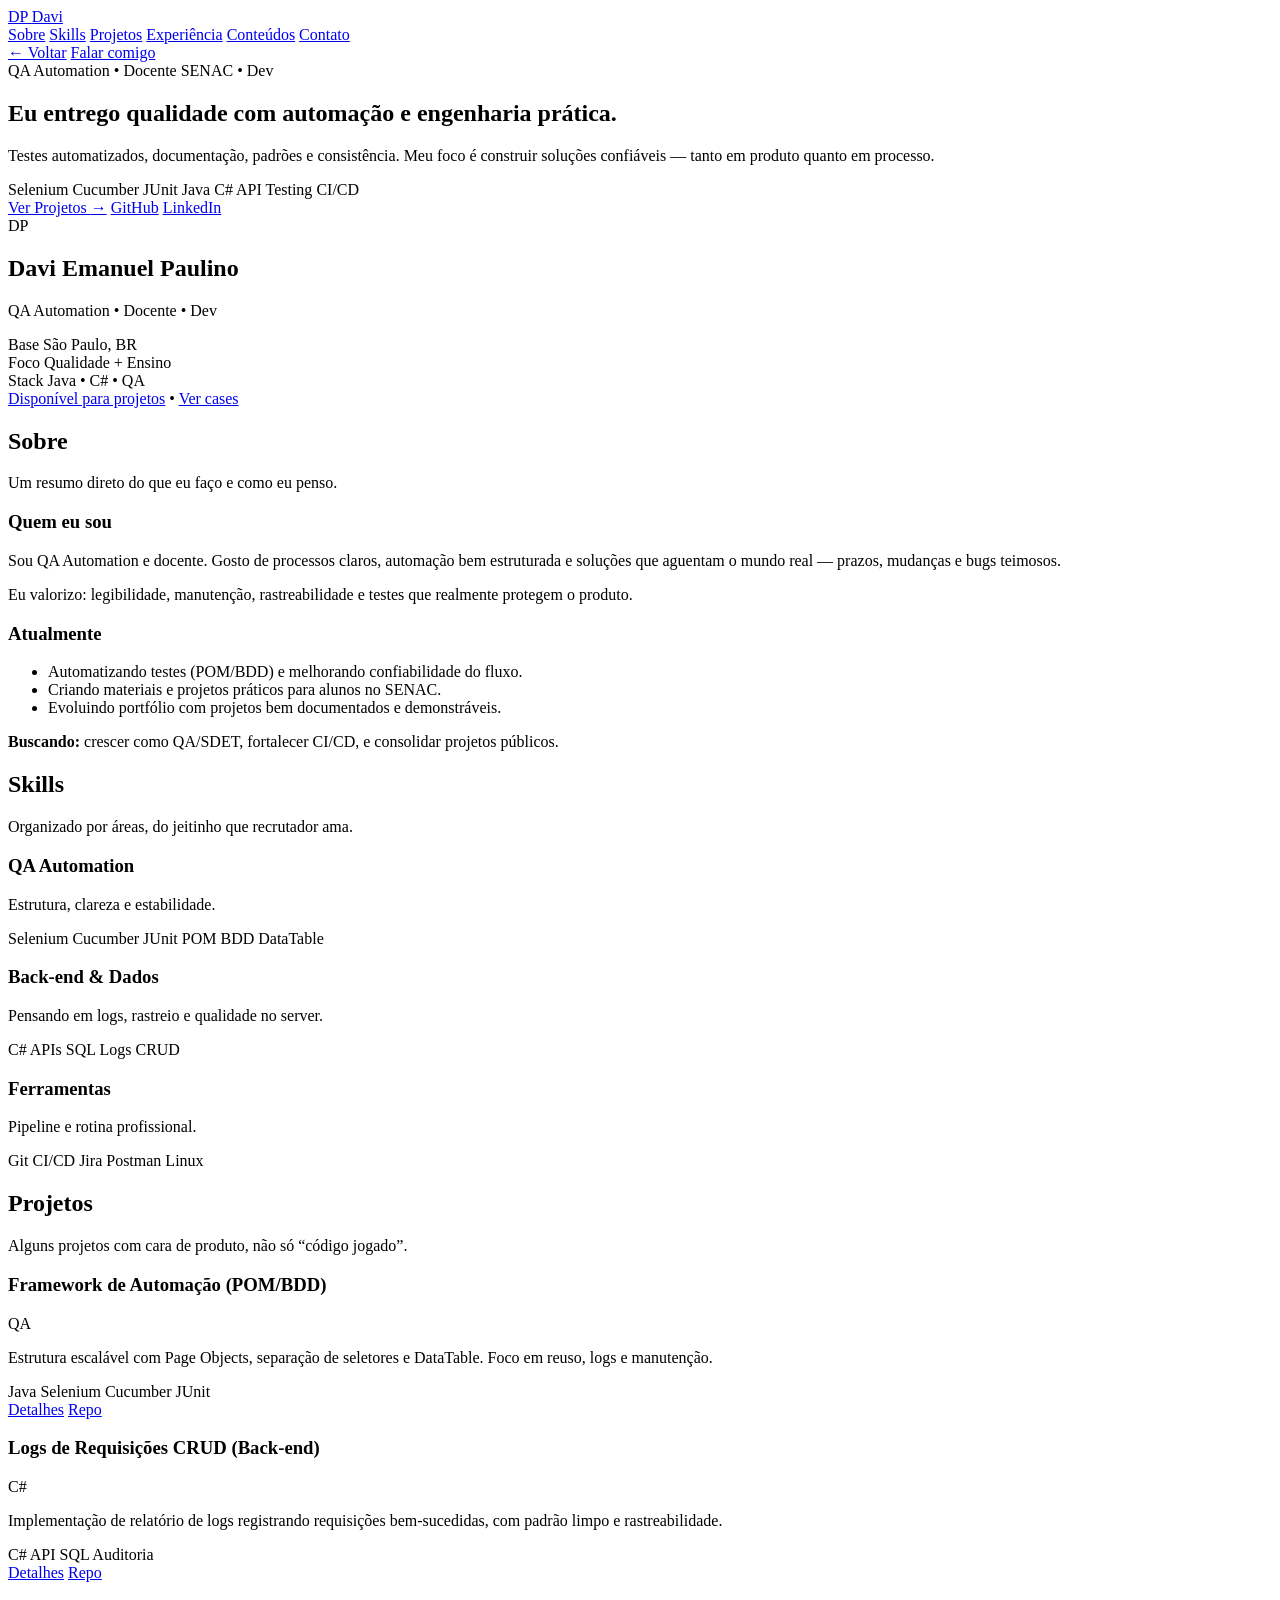
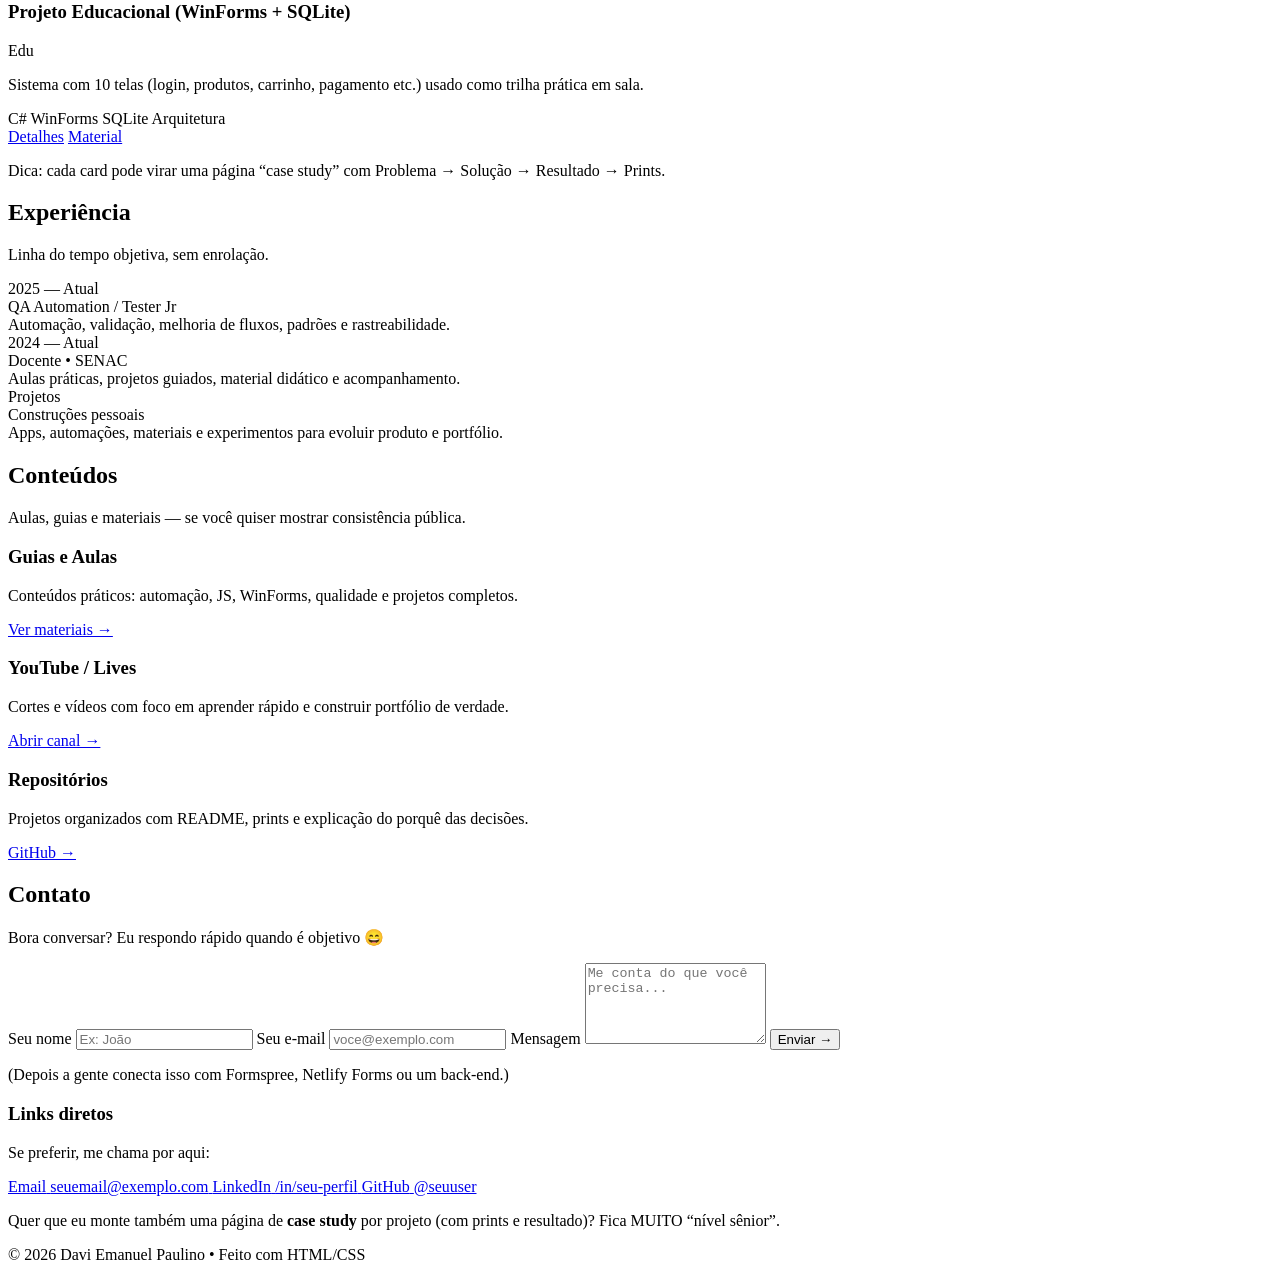
==== View/Portfolio/English/portfolio.html @ 52b27da0 "Initial commit" ====
<!DOCTYPE html>
<html lang="pt-BR">
<head>
  <meta charset="UTF-8" />
  <meta name="viewport" content="width=device-width, initial-scale=1.0" />
  <title>Portfólio | Davi</title>
  <link rel="stylesheet" href="portfolio.css" />
</head>

<body>
  <div class="bg" aria-hidden="true">
    <div class="glow glow--a"></div>
    <div class="glow glow--b"></div>
    <div class="grid"></div>
    <div class="noise"></div>
  </div>

  <header class="header">
    <div class="container header__content">
      <a class="brand" href="portfolio.html" aria-label="Página inicial do portfólio">
        <span class="brand__mark">DP</span>
        <span class="brand__text">Davi</span>
      </a>

      <nav class="nav" aria-label="Navegação principal">
        <a href="#sobre" class="nav__link">Sobre</a>
        <a href="#skills" class="nav__link">Skills</a>
        <a href="#projetos" class="nav__link">Projetos</a>
        <a href="#experiencia" class="nav__link">Experiência</a>
        <a href="#conteudos" class="nav__link">Conteúdos</a>
        <a href="#contato" class="nav__link">Contato</a>
      </nav>

      <div class="header__actions">
        <a class="btn btn--ghost" href="index.html">← Voltar</a>
        <a class="btn btn--primary" href="#contato">Falar comigo</a>
      </div>
    </div>
  </header>

  <main class="main">
    <!-- HERO -->
    <section class="section hero">
      <div class="container hero__grid">
        <div class="hero__left">
          <div class="kicker">QA Automation • Docente SENAC • Dev</div>
          <h1 class="h1">
            Eu entrego qualidade com automação e engenharia prática.
          </h1>
          <p class="lead">
            Testes automatizados, documentação, padrões e consistência.
            Meu foco é construir soluções confiáveis — tanto em produto quanto em processo.
          </p>

          <div class="chips" aria-label="Tecnologias">
            <span class="chip">Selenium</span>
            <span class="chip">Cucumber</span>
            <span class="chip">JUnit</span>
            <span class="chip">Java</span>
            <span class="chip">C#</span>
            <span class="chip">API Testing</span>
            <span class="chip">CI/CD</span>
          </div>

          <div class="hero__actions">
            <a class="btn btn--primary" href="#projetos">Ver Projetos <span class="btn__icon">→</span></a>
            <a class="btn btn--ghost" href="#" target="_blank" rel="noreferrer">GitHub</a>
            <a class="btn btn--ghost" href="#" target="_blank" rel="noreferrer">LinkedIn</a>
          </div>
        </div>

        <aside class="hero__right">
          <div class="card card--profile">
            <div class="avatar" aria-hidden="true">DP</div>

            <div class="profile__info">
              <h2 class="profile__name">Davi Emanuel Paulino</h2>
              <p class="profile__role">QA Automation • Docente • Dev</p>
            </div>

            <div class="profile__meta">
              <div class="meta">
                <span class="meta__label">Base</span>
                <span class="meta__value">São Paulo, BR</span>
              </div>
              <div class="meta">
                <span class="meta__label">Foco</span>
                <span class="meta__value">Qualidade + Ensino</span>
              </div>
              <div class="meta">
                <span class="meta__label">Stack</span>
                <span class="meta__value">Java • C# • QA</span>
              </div>
            </div>

            <div class="divider"></div>

            <div class="profile__cta">
              <a class="mini" href="#contato">Disponível para projetos</a>
              <span class="dot">•</span>
              <a class="mini" href="#projetos">Ver cases</a>
            </div>
          </div>
        </aside>
      </div>
    </section>

    <!-- SOBRE -->
    <section id="sobre" class="section">
      <div class="container">
        <div class="section__head">
          <h2 class="h2">Sobre</h2>
          <p class="section__sub">
            Um resumo direto do que eu faço e como eu penso.
          </p>
        </div>

        <div class="grid2">
          <article class="card">
            <h3 class="h3">Quem eu sou</h3>
            <p class="p">
              Sou QA Automation e docente. Gosto de processos claros, automação bem estruturada
              e soluções que aguentam o mundo real — prazos, mudanças e bugs teimosos.
            </p>
            <p class="p">
              Eu valorizo: legibilidade, manutenção, rastreabilidade e testes que realmente protegem o produto.
            </p>
          </article>

          <article class="card">
            <h3 class="h3">Atualmente</h3>
            <ul class="list">
              <li><span class="bullet"></span> Automatizando testes (POM/BDD) e melhorando confiabilidade do fluxo.</li>
              <li><span class="bullet"></span> Criando materiais e projetos práticos para alunos no SENAC.</li>
              <li><span class="bullet"></span> Evoluindo portfólio com projetos bem documentados e demonstráveis.</li>
            </ul>
            <div class="divider"></div>
            <p class="p small">
              <strong>Buscando:</strong> crescer como QA/SDET, fortalecer CI/CD, e consolidar projetos públicos.
            </p>
          </article>
        </div>
      </div>
    </section>

    <!-- SKILLS -->
    <section id="skills" class="section">
      <div class="container">
        <div class="section__head">
          <h2 class="h2">Skills</h2>
          <p class="section__sub">Organizado por áreas, do jeitinho que recrutador ama.</p>
        </div>

        <div class="grid3">
          <article class="card">
            <h3 class="h3">QA Automation</h3>
            <p class="p small">Estrutura, clareza e estabilidade.</p>
            <div class="tags">
              <span class="tag">Selenium</span>
              <span class="tag">Cucumber</span>
              <span class="tag">JUnit</span>
              <span class="tag">POM</span>
              <span class="tag">BDD</span>
              <span class="tag">DataTable</span>
            </div>
          </article>

          <article class="card">
            <h3 class="h3">Back-end & Dados</h3>
            <p class="p small">Pensando em logs, rastreio e qualidade no server.</p>
            <div class="tags">
              <span class="tag">C#</span>
              <span class="tag">APIs</span>
              <span class="tag">SQL</span>
              <span class="tag">Logs</span>
              <span class="tag">CRUD</span>
            </div>
          </article>

          <article class="card">
            <h3 class="h3">Ferramentas</h3>
            <p class="p small">Pipeline e rotina profissional.</p>
            <div class="tags">
              <span class="tag">Git</span>
              <span class="tag">CI/CD</span>
              <span class="tag">Jira</span>
              <span class="tag">Postman</span>
              <span class="tag">Linux</span>
            </div>
          </article>
        </div>
      </div>
    </section>

    <!-- PROJETOS -->
    <section id="projetos" class="section">
      <div class="container">
        <div class="section__head">
          <h2 class="h2">Projetos</h2>
          <p class="section__sub">Alguns projetos com cara de produto, não só “código jogado”.</p>
        </div>

        <div class="projects">
          <article class="card project">
            <div class="project__top">
              <h3 class="h3">Framework de Automação (POM/BDD)</h3>
              <span class="pill">QA</span>
            </div>
            <p class="p">
              Estrutura escalável com Page Objects, separação de seletores e DataTable.
              Foco em reuso, logs e manutenção.
            </p>
            <div class="tags">
              <span class="tag">Java</span>
              <span class="tag">Selenium</span>
              <span class="tag">Cucumber</span>
              <span class="tag">JUnit</span>
            </div>
            <div class="project__actions">
              <a class="btn btn--ghost btn--sm" href="#">Detalhes</a>
              <a class="btn btn--ghost btn--sm" href="#" target="_blank" rel="noreferrer">Repo</a>
            </div>
          </article>

          <article class="card project">
            <div class="project__top">
              <h3 class="h3">Logs de Requisições CRUD (Back-end)</h3>
              <span class="pill">C#</span>
            </div>
            <p class="p">
              Implementação de relatório de logs registrando requisições bem-sucedidas,
              com padrão limpo e rastreabilidade.
            </p>
            <div class="tags">
              <span class="tag">C#</span>
              <span class="tag">API</span>
              <span class="tag">SQL</span>
              <span class="tag">Auditoria</span>
            </div>
            <div class="project__actions">
              <a class="btn btn--ghost btn--sm" href="#">Detalhes</a>
              <a class="btn btn--ghost btn--sm" href="#" target="_blank" rel="noreferrer">Repo</a>
            </div>
          </article>

          <article class="card project">
            <div class="project__top">
              <h3 class="h3">Projeto Educacional (WinForms + SQLite)</h3>
              <span class="pill">Edu</span>
            </div>
            <p class="p">
              Sistema com 10 telas (login, produtos, carrinho, pagamento etc.)
              usado como trilha prática em sala.
            </p>
            <div class="tags">
              <span class="tag">C#</span>
              <span class="tag">WinForms</span>
              <span class="tag">SQLite</span>
              <span class="tag">Arquitetura</span>
            </div>
            <div class="project__actions">
              <a class="btn btn--ghost btn--sm" href="#">Detalhes</a>
              <a class="btn btn--ghost btn--sm" href="#" target="_blank" rel="noreferrer">Material</a>
            </div>
          </article>
        </div>

        <div class="note">
          <span class="note__dot"></span>
          <p class="note__text">
            Dica: cada card pode virar uma página “case study” com Problema → Solução → Resultado → Prints.
          </p>
        </div>
      </div>
    </section>

    <!-- EXPERIÊNCIA -->
    <section id="experiencia" class="section">
      <div class="container">
        <div class="section__head">
          <h2 class="h2">Experiência</h2>
          <p class="section__sub">Linha do tempo objetiva, sem enrolação.</p>
        </div>

        <div class="timeline">
          <div class="tl card">
            <div class="tl__when">2025 — Atual</div>
            <div class="tl__title">QA Automation / Tester Jr</div>
            <div class="tl__desc">Automação, validação, melhoria de fluxos, padrões e rastreabilidade.</div>
          </div>

          <div class="tl card">
            <div class="tl__when">2024 — Atual</div>
            <div class="tl__title">Docente • SENAC</div>
            <div class="tl__desc">Aulas práticas, projetos guiados, material didático e acompanhamento.</div>
          </div>

          <div class="tl card">
            <div class="tl__when">Projetos</div>
            <div class="tl__title">Construções pessoais</div>
            <div class="tl__desc">Apps, automações, materiais e experimentos para evoluir produto e portfólio.</div>
          </div>
        </div>
      </div>
    </section>

    <!-- CONTEÚDOS -->
    <section id="conteudos" class="section">
      <div class="container">
        <div class="section__head">
          <h2 class="h2">Conteúdos</h2>
          <p class="section__sub">Aulas, guias e materiais — se você quiser mostrar consistência pública.</p>
        </div>

        <div class="grid3">
          <article class="card">
            <h3 class="h3">Guias e Aulas</h3>
            <p class="p">
              Conteúdos práticos: automação, JS, WinForms, qualidade e projetos completos.
            </p>
            <a class="mini" href="#">Ver materiais →</a>
          </article>

          <article class="card">
            <h3 class="h3">YouTube / Lives</h3>
            <p class="p">
              Cortes e vídeos com foco em aprender rápido e construir portfólio de verdade.
            </p>
            <a class="mini" href="#">Abrir canal →</a>
          </article>

          <article class="card">
            <h3 class="h3">Repositórios</h3>
            <p class="p">
              Projetos organizados com README, prints e explicação do porquê das decisões.
            </p>
            <a class="mini" href="#">GitHub →</a>
          </article>
        </div>
      </div>
    </section>

    <!-- CONTATO -->
    <section id="contato" class="section">
      <div class="container">
        <div class="section__head">
          <h2 class="h2">Contato</h2>
          <p class="section__sub">Bora conversar? Eu respondo rápido quando é objetivo 😄</p>
        </div>

        <div class="grid2">
          <form class="card form" action="#" method="post">
            <label class="field">
              <span class="field__label">Seu nome</span>
              <input class="input" type="text" name="nome" placeholder="Ex: João" />
            </label>

            <label class="field">
              <span class="field__label">Seu e-mail</span>
              <input class="input" type="email" name="email" placeholder="voce@exemplo.com" />
            </label>

            <label class="field">
              <span class="field__label">Mensagem</span>
              <textarea class="input input--area" name="mensagem" rows="5" placeholder="Me conta do que você precisa..."></textarea>
            </label>

            <button class="btn btn--primary" type="submit">
              Enviar <span class="btn__icon">→</span>
            </button>

            <p class="p small form__hint">
              (Depois a gente conecta isso com Formspree, Netlify Forms ou um back-end.)
            </p>
          </form>

          <aside class="card contact">
            <h3 class="h3">Links diretos</h3>
            <p class="p small">Se preferir, me chama por aqui:</p>

            <div class="contact__list">
              <a class="contact__item" href="mailto:seuemail@exemplo.com">
                <span class="contact__k">Email</span>
                <span class="contact__v">seuemail@exemplo.com</span>
              </a>

              <a class="contact__item" href="#" target="_blank" rel="noreferrer">
                <span class="contact__k">LinkedIn</span>
                <span class="contact__v">/in/seu-perfil</span>
              </a>

              <a class="contact__item" href="#" target="_blank" rel="noreferrer">
                <span class="contact__k">GitHub</span>
                <span class="contact__v">@seuuser</span>
              </a>
            </div>

            <div class="divider"></div>

            <p class="p small">
              Quer que eu monte também uma página de <strong>case study</strong> por projeto (com prints e resultado)?
              Fica MUITO “nível sênior”.
            </p>
          </aside>
        </div>

        <footer class="footer">
          <p class="footer__text">© 2026 Davi Emanuel Paulino • Feito com HTML/CSS</p>
        </footer>
      </div>
    </section>
  </main>
</body>
</html>
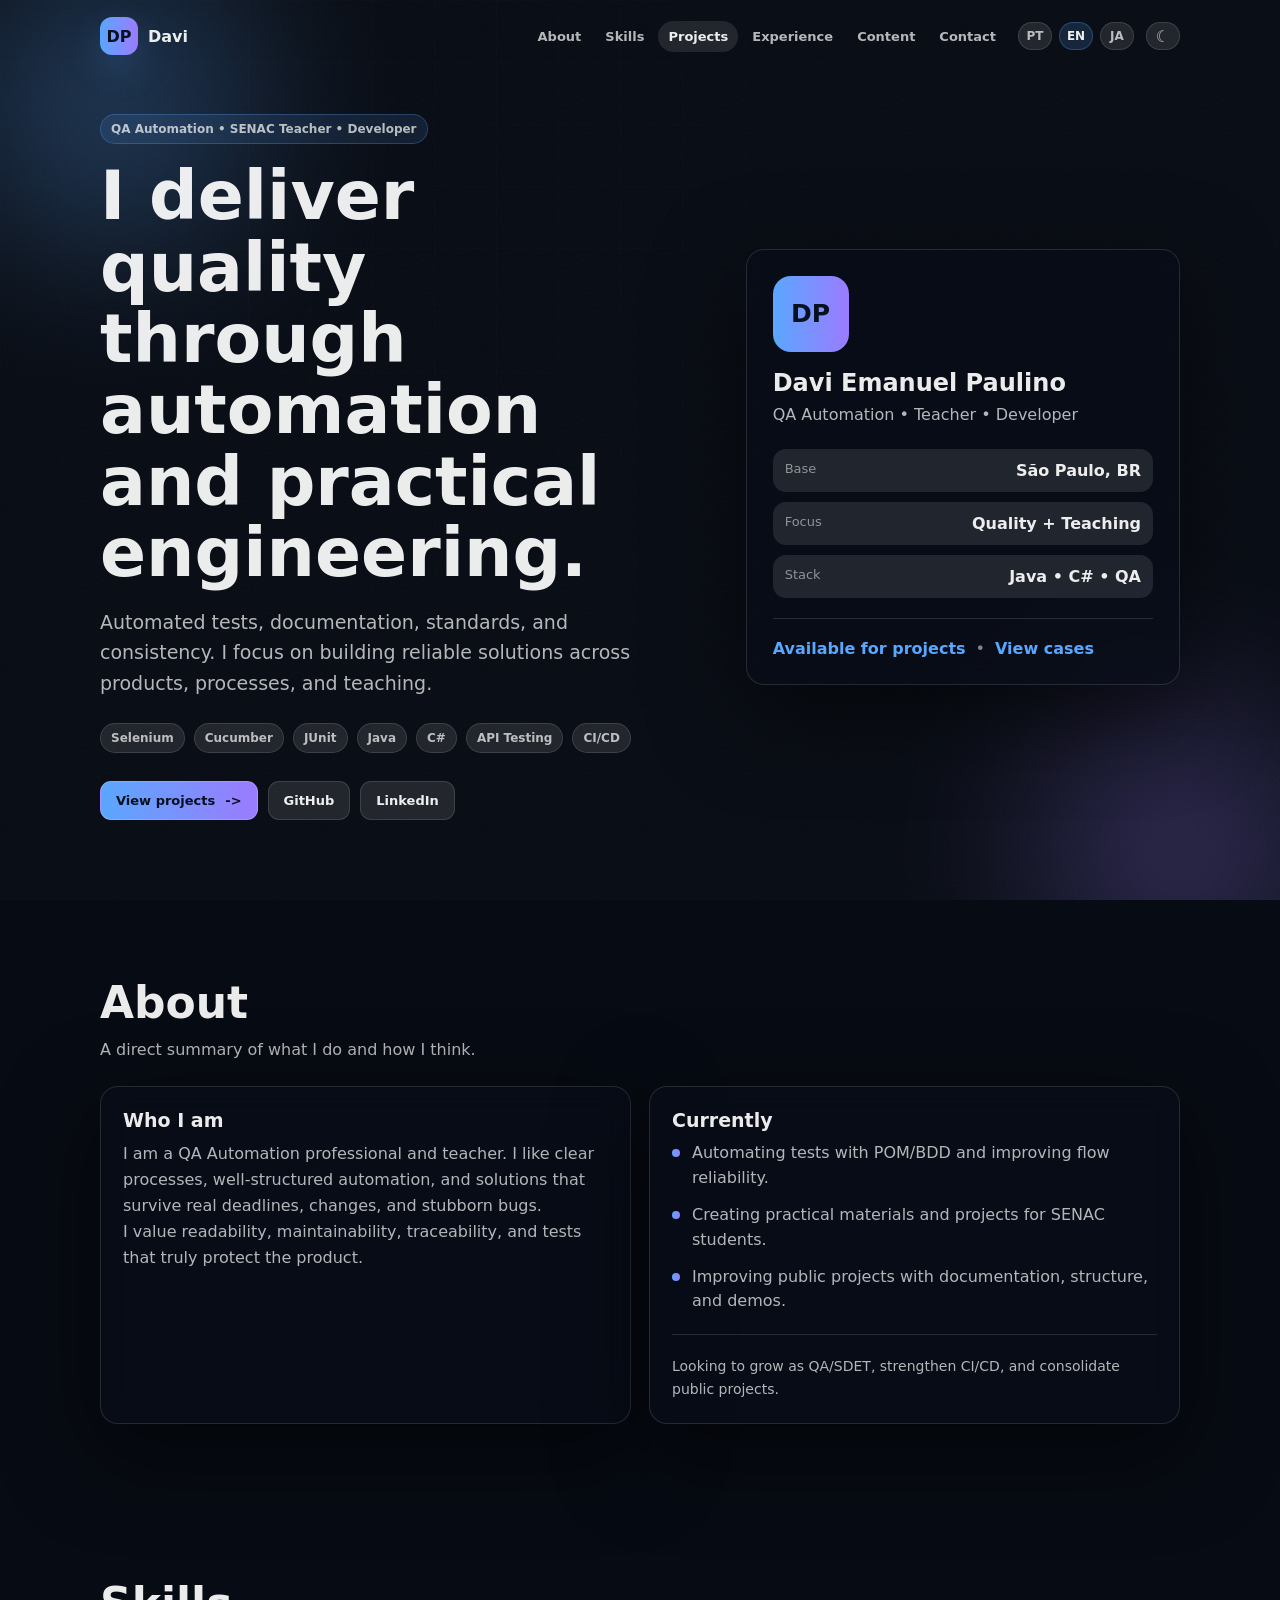
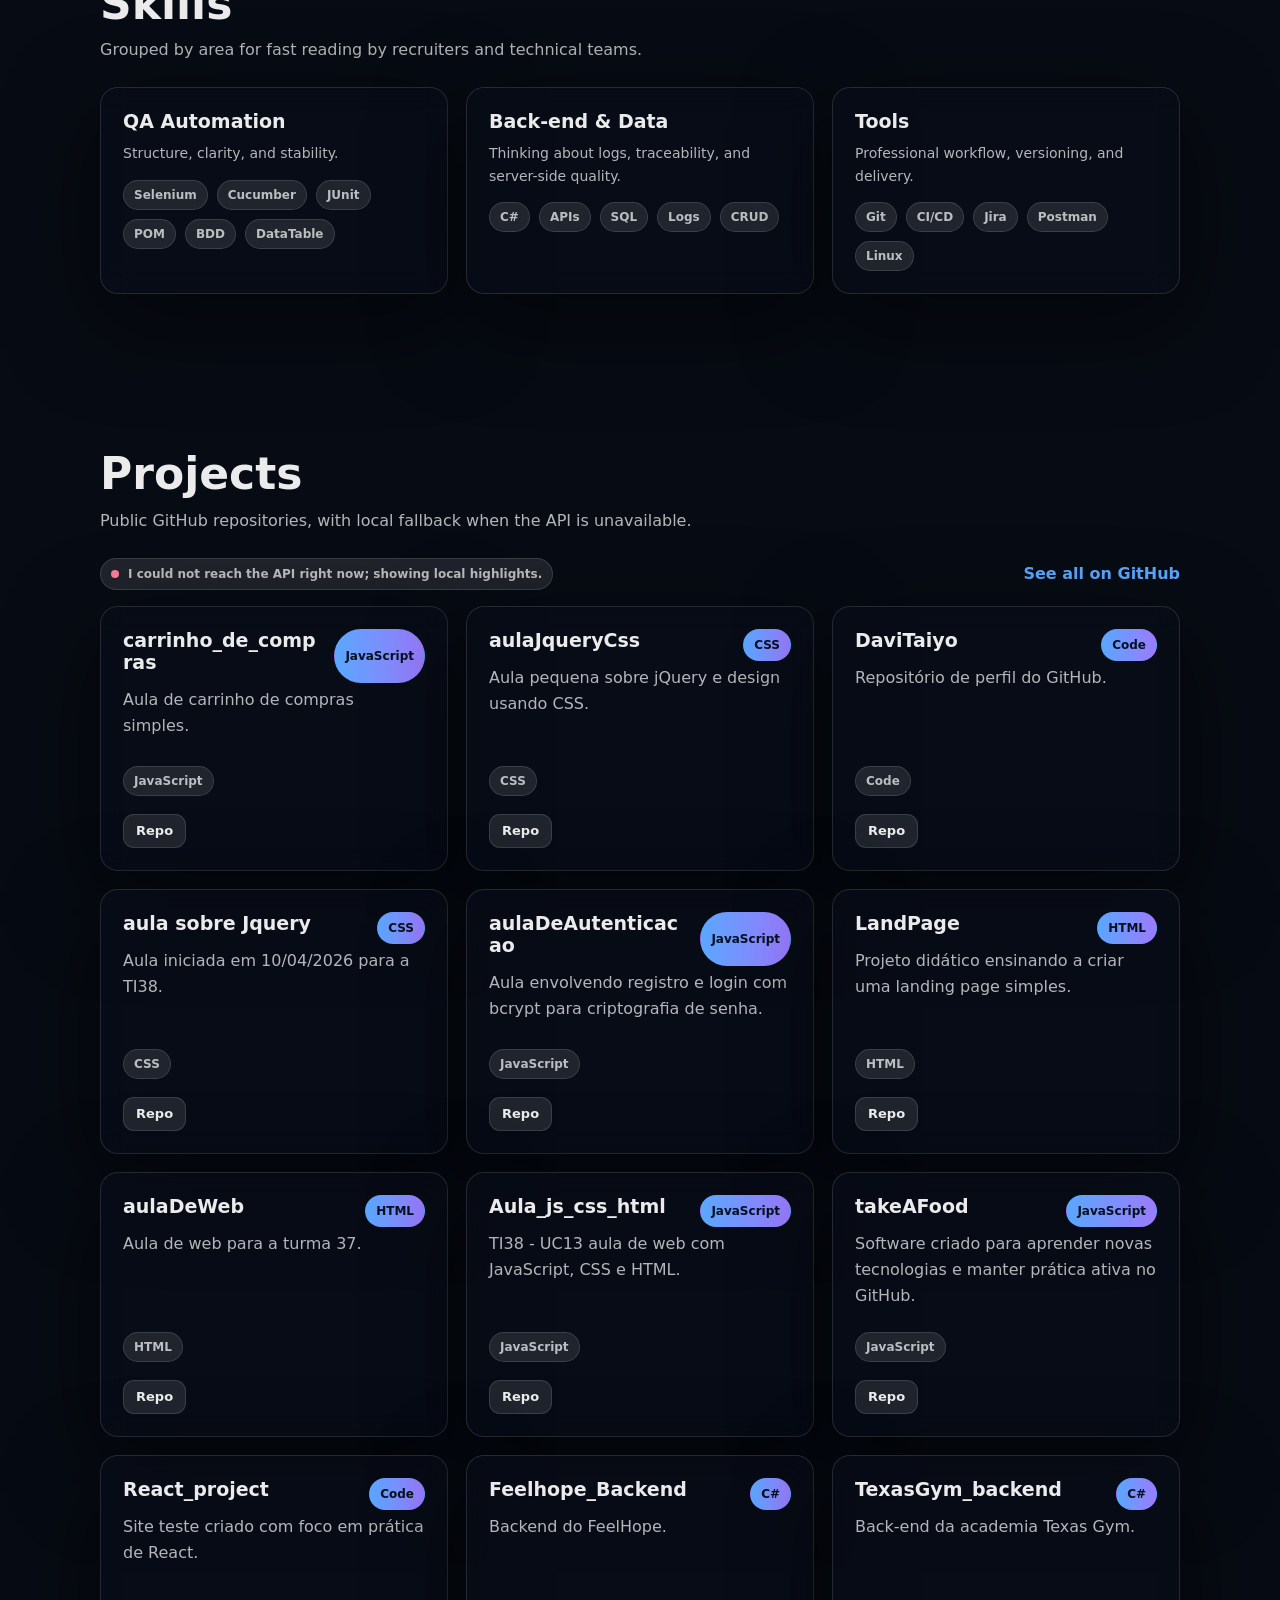
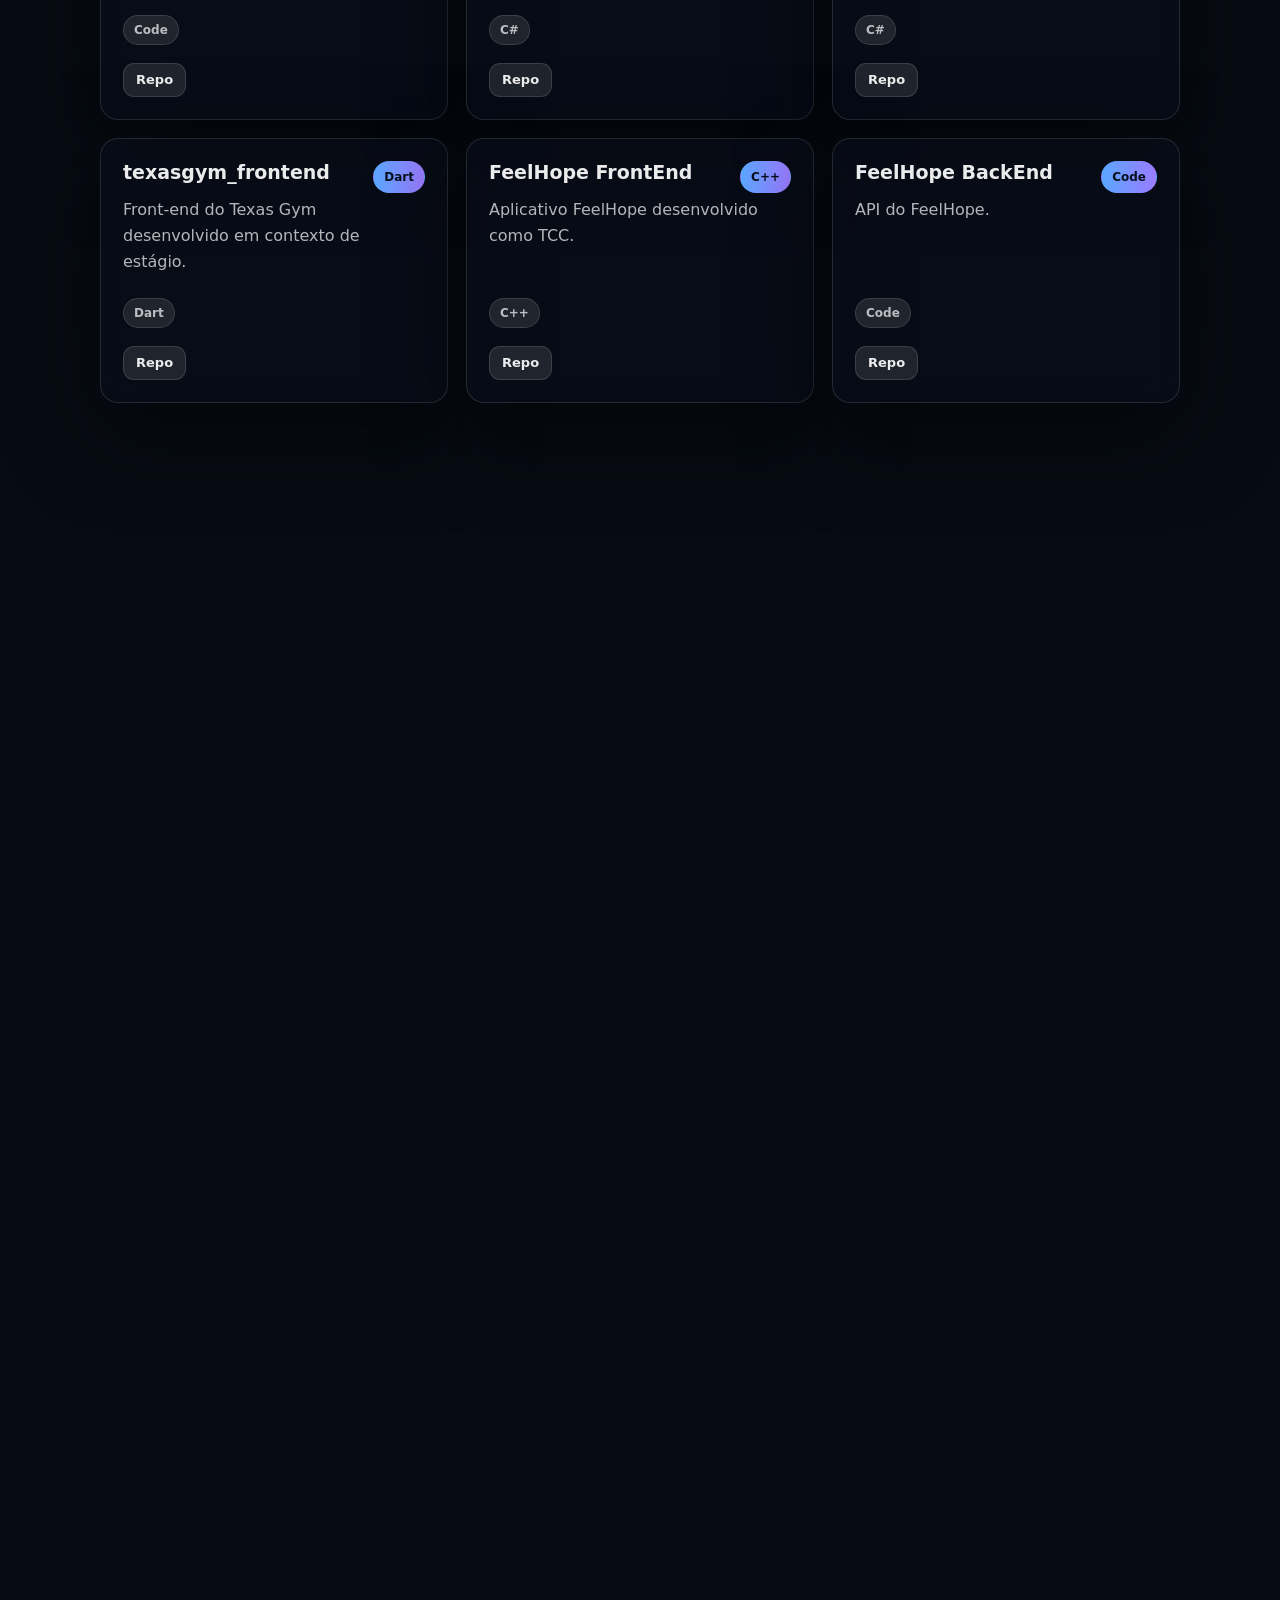
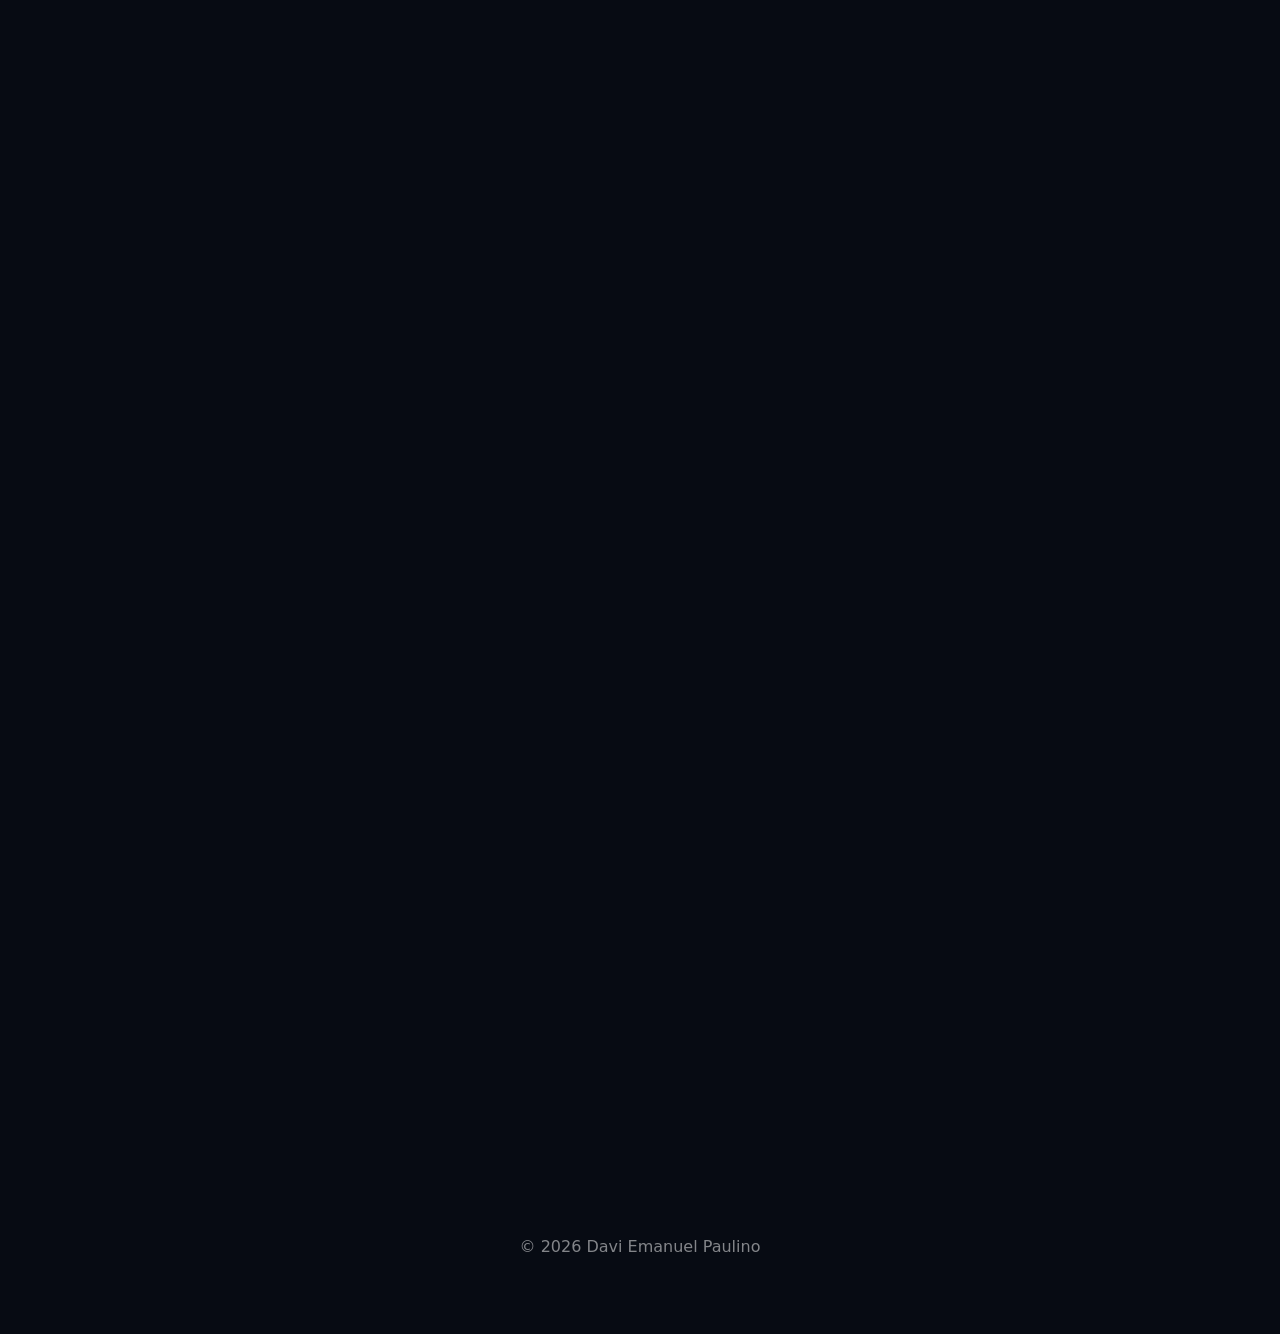
==== commit 57148143: "Portfolio update" ====
--- a/View/Portfolio/English/portfolio.html
+++ b/View/Portfolio/English/portfolio.html
@@ -1,12 +1,12 @@
-<!DOCTYPE html>
-<html lang="pt-BR">
+﻿<!DOCTYPE html>
+<html lang="en" data-lang="en">
 <head>
   <meta charset="UTF-8" />
   <meta name="viewport" content="width=device-width, initial-scale=1.0" />
-  <title>Portfólio | Davi</title>
-  <link rel="stylesheet" href="portfolio.css" />
+  <title>Portfolio | Davi</title>
+  <link rel="stylesheet" href="../../CSS/portfolioStyles.css" />
+  <script defer src="../../JS/portfolio.js"></script>
 </head>
-
 <body>
   <div class="bg" aria-hidden="true">
     <div class="glow glow--a"></div>
@@ -15,400 +15,190 @@
     <div class="noise"></div>
   </div>
 
-  <header class="header">
+  <header class="header" data-header>
     <div class="container header__content">
-      <a class="brand" href="portfolio.html" aria-label="Página inicial do portfólio">
+      <a class="brand" href="../../../index.html" aria-label="Davi Portfolio">
         <span class="brand__mark">DP</span>
         <span class="brand__text">Davi</span>
       </a>
 
-      <nav class="nav" aria-label="Navegação principal">
-        <a href="#sobre" class="nav__link">Sobre</a>
-        <a href="#skills" class="nav__link">Skills</a>
-        <a href="#projetos" class="nav__link">Projetos</a>
-        <a href="#experiencia" class="nav__link">Experiência</a>
-        <a href="#conteudos" class="nav__link">Conteúdos</a>
-        <a href="#contato" class="nav__link">Contato</a>
+      <button class="menu-toggle" type="button" aria-label="Open menu" aria-expanded="false" data-menu-toggle>
+        <span></span>
+        <span></span>
+        <span></span>
+      </button>
+
+      <nav class="nav" aria-label="Main navigation" data-nav>
+        <a href="#sobre" class="nav__link" data-i18n="nav.about"></a>
+        <a href="#skills" class="nav__link" data-i18n="nav.skills"></a>
+        <a href="#projetos" class="nav__link" data-i18n="nav.projects"></a>
+        <a href="#experiencia" class="nav__link" data-i18n="nav.experience"></a>
+        <a href="#conteudos" class="nav__link" data-i18n="nav.content"></a>
+        <a href="#contato" class="nav__link" data-i18n="nav.contact"></a>
       </nav>
 
-      <div class="header__actions">
-        <a class="btn btn--ghost" href="index.html">← Voltar</a>
-        <a class="btn btn--primary" href="#contato">Falar comigo</a>
-      </div>
+      <div class="language-switch" aria-label="Idiomas">
+        <a href="../portugues/portfolio.html" data-lang-link="pt">PT</a>
+        <a href="../English/portfolio.html" data-lang-link="en">EN</a>
+        <a href="../japanese/portfolio.html" data-lang-link="ja">JA</a>
+      </div>
+
+      <button class="theme-toggle" type="button" aria-label="Toggle light and dark theme" data-theme-toggle>
+        <span data-theme-icon>☾</span>
+      </button>
     </div>
   </header>
 
   <main class="main">
-    <!-- HERO -->
-    <section class="section hero">
+    <section class="section hero" id="inicio">
       <div class="container hero__grid">
-        <div class="hero__left">
-          <div class="kicker">QA Automation • Docente SENAC • Dev</div>
-          <h1 class="h1">
-            Eu entrego qualidade com automação e engenharia prática.
-          </h1>
-          <p class="lead">
-            Testes automatizados, documentação, padrões e consistência.
-            Meu foco é construir soluções confiáveis — tanto em produto quanto em processo.
-          </p>
-
-          <div class="chips" aria-label="Tecnologias">
-            <span class="chip">Selenium</span>
-            <span class="chip">Cucumber</span>
-            <span class="chip">JUnit</span>
-            <span class="chip">Java</span>
-            <span class="chip">C#</span>
-            <span class="chip">API Testing</span>
-            <span class="chip">CI/CD</span>
+        <div class="hero__left reveal">
+          <div class="kicker" data-i18n="hero.kicker"></div>
+          <h1 class="h1" data-i18n="hero.title"></h1>
+          <p class="lead" data-i18n="hero.lead"></p>
+
+          <div class="chips" aria-label="Tecnologias" data-skills-inline></div>
+
+          <div class="hero__actions">
+            <a class="btn btn--primary" href="#projetos">
+              <span data-i18n="hero.projectsButton"></span>
+              <span class="btn__icon" aria-hidden="true">-&gt;</span>
+            </a>
+            <a class="btn btn--ghost" href="https://github.com/DaviTaiyo" target="_blank" rel="noreferrer">GitHub</a>
+            <a class="btn btn--ghost" href="https://www.linkedin.com/in/davipaulino/" target="_blank" rel="noreferrer">LinkedIn</a>
           </div>
-
-          <div class="hero__actions">
-            <a class="btn btn--primary" href="#projetos">Ver Projetos <span class="btn__icon">→</span></a>
-            <a class="btn btn--ghost" href="#" target="_blank" rel="noreferrer">GitHub</a>
-            <a class="btn btn--ghost" href="#" target="_blank" rel="noreferrer">LinkedIn</a>
-          </div>
-        </div>
-
-        <aside class="hero__right">
-          <div class="card card--profile">
+        </div>
+
+        <aside class="hero__right reveal">
+          <div class="profile-card">
             <div class="avatar" aria-hidden="true">DP</div>
-
             <div class="profile__info">
               <h2 class="profile__name">Davi Emanuel Paulino</h2>
-              <p class="profile__role">QA Automation • Docente • Dev</p>
+              <p class="profile__role" data-i18n="profile.role"></p>
             </div>
 
-            <div class="profile__meta">
-              <div class="meta">
-                <span class="meta__label">Base</span>
-                <span class="meta__value">São Paulo, BR</span>
-              </div>
-              <div class="meta">
-                <span class="meta__label">Foco</span>
-                <span class="meta__value">Qualidade + Ensino</span>
-              </div>
-              <div class="meta">
-                <span class="meta__label">Stack</span>
-                <span class="meta__value">Java • C# • QA</span>
-              </div>
-            </div>
+            <div class="profile__meta" data-profile-meta></div>
 
             <div class="divider"></div>
 
             <div class="profile__cta">
-              <a class="mini" href="#contato">Disponível para projetos</a>
+              <a class="mini" href="#contato" data-i18n="profile.available"></a>
               <span class="dot">•</span>
-              <a class="mini" href="#projetos">Ver cases</a>
+              <a class="mini" href="#projetos" data-i18n="profile.cases"></a>
             </div>
           </div>
         </aside>
       </div>
     </section>
 
-    <!-- SOBRE -->
     <section id="sobre" class="section">
       <div class="container">
-        <div class="section__head">
-          <h2 class="h2">Sobre</h2>
-          <p class="section__sub">
-            Um resumo direto do que eu faço e como eu penso.
-          </p>
+        <div class="section__head reveal">
+          <h2 class="h2" data-i18n="about.title"></h2>
+          <p class="section__sub" data-i18n="about.subtitle"></p>
+        </div>
+        <div class="grid2" data-about-cards></div>
+      </div>
+    </section>
+
+    <section id="skills" class="section">
+      <div class="container">
+        <div class="section__head reveal">
+          <h2 class="h2" data-i18n="skills.title"></h2>
+          <p class="section__sub" data-i18n="skills.subtitle"></p>
+        </div>
+        <div class="grid3" data-skill-groups></div>
+      </div>
+    </section>
+
+    <section id="projetos" class="section">
+      <div class="container">
+        <div class="section__head reveal">
+          <h2 class="h2" data-i18n="projects.title"></h2>
+          <p class="section__sub" data-i18n="projects.subtitle"></p>
+        </div>
+        <div class="projects-toolbar reveal">
+          <div class="repo-status" data-repo-status></div>
+          <a class="mini" href="https://github.com/DaviTaiyo?tab=repositories" target="_blank" rel="noreferrer" data-i18n="projects.allRepos"></a>
+        </div>
+        <div class="projects" data-projects></div>
+      </div>
+    </section>
+
+    <section id="experiencia" class="section">
+      <div class="container">
+        <div class="section__head reveal">
+          <h2 class="h2" data-i18n="experience.title"></h2>
+          <p class="section__sub" data-i18n="experience.subtitle"></p>
+        </div>
+        <div class="timeline" data-timeline></div>
+      </div>
+    </section>
+
+    <section id="conteudos" class="section">
+      <div class="container">
+        <div class="section__head reveal">
+          <h2 class="h2" data-i18n="content.title"></h2>
+          <p class="section__sub" data-i18n="content.subtitle"></p>
+        </div>
+        <div class="grid3" data-content-cards></div>
+      </div>
+    </section>
+
+    <section id="contato" class="section">
+      <div class="container">
+        <div class="section__head reveal">
+          <h2 class="h2" data-i18n="contact.title"></h2>
+          <p class="section__sub" data-i18n="contact.subtitle"></p>
         </div>
 
         <div class="grid2">
-          <article class="card">
-            <h3 class="h3">Quem eu sou</h3>
-            <p class="p">
-              Sou QA Automation e docente. Gosto de processos claros, automação bem estruturada
-              e soluções que aguentam o mundo real — prazos, mudanças e bugs teimosos.
-            </p>
-            <p class="p">
-              Eu valorizo: legibilidade, manutenção, rastreabilidade e testes que realmente protegem o produto.
-            </p>
-          </article>
-
-          <article class="card">
-            <h3 class="h3">Atualmente</h3>
-            <ul class="list">
-              <li><span class="bullet"></span> Automatizando testes (POM/BDD) e melhorando confiabilidade do fluxo.</li>
-              <li><span class="bullet"></span> Criando materiais e projetos práticos para alunos no SENAC.</li>
-              <li><span class="bullet"></span> Evoluindo portfólio com projetos bem documentados e demonstráveis.</li>
-            </ul>
-            <div class="divider"></div>
-            <p class="p small">
-              <strong>Buscando:</strong> crescer como QA/SDET, fortalecer CI/CD, e consolidar projetos públicos.
-            </p>
-          </article>
-        </div>
-      </div>
-    </section>
-
-    <!-- SKILLS -->
-    <section id="skills" class="section">
-      <div class="container">
-        <div class="section__head">
-          <h2 class="h2">Skills</h2>
-          <p class="section__sub">Organizado por áreas, do jeitinho que recrutador ama.</p>
-        </div>
-
-        <div class="grid3">
-          <article class="card">
-            <h3 class="h3">QA Automation</h3>
-            <p class="p small">Estrutura, clareza e estabilidade.</p>
-            <div class="tags">
-              <span class="tag">Selenium</span>
-              <span class="tag">Cucumber</span>
-              <span class="tag">JUnit</span>
-              <span class="tag">POM</span>
-              <span class="tag">BDD</span>
-              <span class="tag">DataTable</span>
-            </div>
-          </article>
-
-          <article class="card">
-            <h3 class="h3">Back-end & Dados</h3>
-            <p class="p small">Pensando em logs, rastreio e qualidade no server.</p>
-            <div class="tags">
-              <span class="tag">C#</span>
-              <span class="tag">APIs</span>
-              <span class="tag">SQL</span>
-              <span class="tag">Logs</span>
-              <span class="tag">CRUD</span>
-            </div>
-          </article>
-
-          <article class="card">
-            <h3 class="h3">Ferramentas</h3>
-            <p class="p small">Pipeline e rotina profissional.</p>
-            <div class="tags">
-              <span class="tag">Git</span>
-              <span class="tag">CI/CD</span>
-              <span class="tag">Jira</span>
-              <span class="tag">Postman</span>
-              <span class="tag">Linux</span>
-            </div>
-          </article>
-        </div>
-      </div>
-    </section>
-
-    <!-- PROJETOS -->
-    <section id="projetos" class="section">
-      <div class="container">
-        <div class="section__head">
-          <h2 class="h2">Projetos</h2>
-          <p class="section__sub">Alguns projetos com cara de produto, não só “código jogado”.</p>
-        </div>
-
-        <div class="projects">
-          <article class="card project">
-            <div class="project__top">
-              <h3 class="h3">Framework de Automação (POM/BDD)</h3>
-              <span class="pill">QA</span>
-            </div>
-            <p class="p">
-              Estrutura escalável com Page Objects, separação de seletores e DataTable.
-              Foco em reuso, logs e manutenção.
-            </p>
-            <div class="tags">
-              <span class="tag">Java</span>
-              <span class="tag">Selenium</span>
-              <span class="tag">Cucumber</span>
-              <span class="tag">JUnit</span>
-            </div>
-            <div class="project__actions">
-              <a class="btn btn--ghost btn--sm" href="#">Detalhes</a>
-              <a class="btn btn--ghost btn--sm" href="#" target="_blank" rel="noreferrer">Repo</a>
-            </div>
-          </article>
-
-          <article class="card project">
-            <div class="project__top">
-              <h3 class="h3">Logs de Requisições CRUD (Back-end)</h3>
-              <span class="pill">C#</span>
-            </div>
-            <p class="p">
-              Implementação de relatório de logs registrando requisições bem-sucedidas,
-              com padrão limpo e rastreabilidade.
-            </p>
-            <div class="tags">
-              <span class="tag">C#</span>
-              <span class="tag">API</span>
-              <span class="tag">SQL</span>
-              <span class="tag">Auditoria</span>
-            </div>
-            <div class="project__actions">
-              <a class="btn btn--ghost btn--sm" href="#">Detalhes</a>
-              <a class="btn btn--ghost btn--sm" href="#" target="_blank" rel="noreferrer">Repo</a>
-            </div>
-          </article>
-
-          <article class="card project">
-            <div class="project__top">
-              <h3 class="h3">Projeto Educacional (WinForms + SQLite)</h3>
-              <span class="pill">Edu</span>
-            </div>
-            <p class="p">
-              Sistema com 10 telas (login, produtos, carrinho, pagamento etc.)
-              usado como trilha prática em sala.
-            </p>
-            <div class="tags">
-              <span class="tag">C#</span>
-              <span class="tag">WinForms</span>
-              <span class="tag">SQLite</span>
-              <span class="tag">Arquitetura</span>
-            </div>
-            <div class="project__actions">
-              <a class="btn btn--ghost btn--sm" href="#">Detalhes</a>
-              <a class="btn btn--ghost btn--sm" href="#" target="_blank" rel="noreferrer">Material</a>
-            </div>
-          </article>
-        </div>
-
-        <div class="note">
-          <span class="note__dot"></span>
-          <p class="note__text">
-            Dica: cada card pode virar uma página “case study” com Problema → Solução → Resultado → Prints.
-          </p>
-        </div>
-      </div>
-    </section>
-
-    <!-- EXPERIÊNCIA -->
-    <section id="experiencia" class="section">
-      <div class="container">
-        <div class="section__head">
-          <h2 class="h2">Experiência</h2>
-          <p class="section__sub">Linha do tempo objetiva, sem enrolação.</p>
-        </div>
-
-        <div class="timeline">
-          <div class="tl card">
-            <div class="tl__when">2025 — Atual</div>
-            <div class="tl__title">QA Automation / Tester Jr</div>
-            <div class="tl__desc">Automação, validação, melhoria de fluxos, padrões e rastreabilidade.</div>
-          </div>
-
-          <div class="tl card">
-            <div class="tl__when">2024 — Atual</div>
-            <div class="tl__title">Docente • SENAC</div>
-            <div class="tl__desc">Aulas práticas, projetos guiados, material didático e acompanhamento.</div>
-          </div>
-
-          <div class="tl card">
-            <div class="tl__when">Projetos</div>
-            <div class="tl__title">Construções pessoais</div>
-            <div class="tl__desc">Apps, automações, materiais e experimentos para evoluir produto e portfólio.</div>
-          </div>
-        </div>
-      </div>
-    </section>
-
-    <!-- CONTEÚDOS -->
-    <section id="conteudos" class="section">
-      <div class="container">
-        <div class="section__head">
-          <h2 class="h2">Conteúdos</h2>
-          <p class="section__sub">Aulas, guias e materiais — se você quiser mostrar consistência pública.</p>
-        </div>
-
-        <div class="grid3">
-          <article class="card">
-            <h3 class="h3">Guias e Aulas</h3>
-            <p class="p">
-              Conteúdos práticos: automação, JS, WinForms, qualidade e projetos completos.
-            </p>
-            <a class="mini" href="#">Ver materiais →</a>
-          </article>
-
-          <article class="card">
-            <h3 class="h3">YouTube / Lives</h3>
-            <p class="p">
-              Cortes e vídeos com foco em aprender rápido e construir portfólio de verdade.
-            </p>
-            <a class="mini" href="#">Abrir canal →</a>
-          </article>
-
-          <article class="card">
-            <h3 class="h3">Repositórios</h3>
-            <p class="p">
-              Projetos organizados com README, prints e explicação do porquê das decisões.
-            </p>
-            <a class="mini" href="#">GitHub →</a>
-          </article>
-        </div>
-      </div>
-    </section>
-
-    <!-- CONTATO -->
-    <section id="contato" class="section">
-      <div class="container">
-        <div class="section__head">
-          <h2 class="h2">Contato</h2>
-          <p class="section__sub">Bora conversar? Eu respondo rápido quando é objetivo 😄</p>
-        </div>
-
-        <div class="grid2">
-          <form class="card form" action="#" method="post">
+          <form class="card form reveal" data-contact-form>
             <label class="field">
-              <span class="field__label">Seu nome</span>
-              <input class="input" type="text" name="nome" placeholder="Ex: João" />
+              <span class="field__label" data-i18n="contact.name"></span>
+              <input class="input" type="text" name="name" autocomplete="name" />
             </label>
-
             <label class="field">
-              <span class="field__label">Seu e-mail</span>
-              <input class="input" type="email" name="email" placeholder="voce@exemplo.com" />
+              <span class="field__label" data-i18n="contact.subject"></span>
+              <input class="input" type="text" name="subject" autocomplete="off" />
             </label>
-
             <label class="field">
-              <span class="field__label">Mensagem</span>
-              <textarea class="input input--area" name="mensagem" rows="5" placeholder="Me conta do que você precisa..."></textarea>
+              <span class="field__label" data-i18n="contact.message"></span>
+              <textarea class="input input--area" name="message" rows="5"></textarea>
             </label>
-
             <button class="btn btn--primary" type="submit">
-              Enviar <span class="btn__icon">→</span>
+              <span data-i18n="contact.send"></span>
+              <span class="btn__icon" aria-hidden="true">-&gt;</span>
             </button>
-
-            <p class="p small form__hint">
-              (Depois a gente conecta isso com Formspree, Netlify Forms ou um back-end.)
-            </p>
+            <p class="p small form__hint" data-form-hint></p>
           </form>
 
-          <aside class="card contact">
-            <h3 class="h3">Links diretos</h3>
-            <p class="p small">Se preferir, me chama por aqui:</p>
-
+          <aside class="card contact reveal">
+            <h3 class="h3" data-i18n="contact.direct"></h3>
+            <p class="p small" data-i18n="contact.directText"></p>
             <div class="contact__list">
-              <a class="contact__item" href="mailto:seuemail@exemplo.com">
+              <a class="contact__item" href="mailto:daviepaulino@hotmail.com">
                 <span class="contact__k">Email</span>
-                <span class="contact__v">seuemail@exemplo.com</span>
+                <span class="contact__v">daviepaulino@hotmail.com</span>
               </a>
-
-              <a class="contact__item" href="#" target="_blank" rel="noreferrer">
+              <a class="contact__item" href="https://www.linkedin.com/in/davipaulino/" target="_blank" rel="noreferrer">
                 <span class="contact__k">LinkedIn</span>
-                <span class="contact__v">/in/seu-perfil</span>
+                <span class="contact__v">/in/davipaulino</span>
               </a>
-
-              <a class="contact__item" href="#" target="_blank" rel="noreferrer">
+              <a class="contact__item" href="https://github.com/DaviTaiyo" target="_blank" rel="noreferrer">
                 <span class="contact__k">GitHub</span>
-                <span class="contact__v">@seuuser</span>
+                <span class="contact__v">@DaviTaiyo</span>
               </a>
             </div>
-
-            <div class="divider"></div>
-
-            <p class="p small">
-              Quer que eu monte também uma página de <strong>case study</strong> por projeto (com prints e resultado)?
-              Fica MUITO “nível sênior”.
-            </p>
           </aside>
         </div>
 
         <footer class="footer">
-          <p class="footer__text">© 2026 Davi Emanuel Paulino • Feito com HTML/CSS</p>
+          <p class="footer__text">© <span data-year></span> Davi Emanuel Paulino</p>
         </footer>
       </div>
     </section>
   </main>
 </body>
 </html>
+
--- a/View/CSS/portfolioStyles.css
+++ b/View/CSS/portfolioStyles.css
@@ -0,0 +1,712 @@
+:root{
+  --bg: #070b13;
+  --bg-2: #0b1020;
+  --card: rgba(9, 13, 24, .72);
+  --card-strong: rgba(255,255,255,.10);
+  --text: rgba(255,255,255,.92);
+  --muted: rgba(255,255,255,.70);
+  --soft: rgba(255,255,255,.50);
+  --border: rgba(255,255,255,.12);
+  --primary: #5aa7ff;
+  --primary-2: #9b7bff;
+  --button-text: #07101d;
+  --shadow: 0 28px 90px rgba(0,0,0,.52);
+  --radius: 18px;
+}
+
+:root[data-theme="light"]{
+  --bg: #edf5ff;
+  --bg-2: #f7fbff;
+  --card: rgba(255,255,255,.78);
+  --card-strong: rgba(15,23,42,.07);
+  --text: rgba(15,23,42,.92);
+  --muted: rgba(15,23,42,.68);
+  --soft: rgba(15,23,42,.52);
+  --border: rgba(58,90,140,.16);
+  --button-text: #06111f;
+  --shadow: 0 28px 90px rgba(49,85,140,.20);
+}
+
+*{ box-sizing: border-box; }
+html{ scroll-behavior: smooth; }
+body{
+  margin: 0;
+  min-height: 100vh;
+  color: var(--text);
+  background: var(--bg);
+  font-family: ui-sans-serif, system-ui, -apple-system, "Segoe UI", Roboto, Arial, sans-serif;
+}
+
+a{ color: inherit; }
+.container{
+  width: min(1080px, calc(100% - 40px));
+  margin: 0 auto;
+}
+
+.bg{
+  position: fixed;
+  inset: 0;
+  z-index: -1;
+  overflow: hidden;
+  pointer-events: none;
+}
+
+.glow{
+  position: absolute;
+  width: 520px;
+  height: 520px;
+  border-radius: 50%;
+  filter: blur(62px);
+  opacity: .35;
+}
+
+.glow--a{
+  left: -150px;
+  top: -155px;
+  background: radial-gradient(circle, rgba(90,167,255,.95), rgba(90,167,255,0) 62%);
+}
+
+.glow--b{
+  right: -160px;
+  bottom: -210px;
+  background: radial-gradient(circle, rgba(155,123,255,.85), rgba(155,123,255,0) 62%);
+}
+
+.grid{
+  position: absolute;
+  inset: 0;
+  opacity: .18;
+  background-image:
+    linear-gradient(rgba(255,255,255,.06) 1px, transparent 1px),
+    linear-gradient(90deg, rgba(255,255,255,.06) 1px, transparent 1px);
+  background-size: 62px 62px;
+  mask-image: radial-gradient(circle at 32% 14%, rgba(0,0,0,1) 8%, rgba(0,0,0,.25) 50%, transparent 78%);
+}
+
+:root[data-theme="light"] .grid{
+  opacity: .22;
+  background-image:
+    linear-gradient(rgba(30,64,120,.09) 1px, transparent 1px),
+    linear-gradient(90deg, rgba(30,64,120,.09) 1px, transparent 1px);
+}
+
+.noise{
+  position: absolute;
+  inset: 0;
+  opacity: .065;
+  background-image: url("data:image/svg+xml,%3Csvg xmlns='http://www.w3.org/2000/svg' width='160' height='160'%3E%3Cfilter id='n'%3E%3CfeTurbulence type='fractalNoise' baseFrequency='.82' numOctaves='3' stitchTiles='stitch'/%3E%3C/filter%3E%3Crect width='160' height='160' filter='url(%23n)' opacity='.6'/%3E%3C/svg%3E");
+  mix-blend-mode: overlay;
+}
+
+.header{
+  position: sticky;
+  top: 0;
+  z-index: 20;
+  border-bottom: 1px solid transparent;
+  transition: background .2s ease, border-color .2s ease, box-shadow .2s ease;
+}
+
+.header.is-scrolled{
+  background: color-mix(in srgb, var(--bg), transparent 14%);
+  border-color: var(--border);
+  box-shadow: 0 18px 50px rgba(0,0,0,.22);
+  backdrop-filter: blur(14px);
+}
+
+.header__content{
+  min-height: 72px;
+  display: flex;
+  align-items: center;
+  gap: 12px;
+}
+
+.brand{
+  display: inline-flex;
+  align-items: center;
+  gap: 10px;
+  text-decoration: none;
+  font-weight: 800;
+}
+
+.brand__mark{
+  width: 38px;
+  height: 38px;
+  display: grid;
+  place-items: center;
+  border-radius: 12px;
+  color: var(--button-text);
+  background: linear-gradient(90deg, var(--primary), var(--primary-2));
+  box-shadow: 0 14px 36px rgba(90,167,255,.20);
+}
+
+.nav{
+  display: flex;
+  align-items: center;
+  gap: 4px;
+  margin-left: auto;
+}
+
+.nav__link{
+  padding: 8px 10px;
+  border-radius: 999px;
+  color: var(--muted);
+  text-decoration: none;
+  font-size: 13px;
+  font-weight: 700;
+  transition: background .15s ease, color .15s ease;
+}
+
+.nav__link:hover,
+.nav__link.is-active{
+  color: var(--text);
+  background: var(--card-strong);
+}
+
+.language-switch{
+  display: inline-flex;
+  gap: 7px;
+}
+
+.language-switch a,
+.theme-toggle,
+.menu-toggle{
+  min-height: 28px;
+  display: inline-grid;
+  place-items: center;
+  border: 1px solid var(--border);
+  border-radius: 999px;
+  background: var(--card-strong);
+  color: var(--muted);
+  text-decoration: none;
+  font-size: 12px;
+  font-weight: 800;
+}
+
+.language-switch a{
+  width: 34px;
+}
+
+.language-switch a.is-active{
+  color: var(--text);
+  background: rgba(90,167,255,.16);
+  border-color: rgba(90,167,255,.28);
+}
+
+.theme-toggle{
+  width: 34px;
+  cursor: pointer;
+  font: inherit;
+}
+
+.menu-toggle{
+  display: none;
+  width: 38px;
+  height: 38px;
+  margin-left: auto;
+  cursor: pointer;
+}
+
+.menu-toggle span{
+  width: 16px;
+  height: 2px;
+  margin: 2px auto;
+  display: block;
+  background: currentColor;
+}
+
+.main{ position: relative; z-index: 1; }
+.section{ padding: 78px 0; }
+
+.hero{
+  min-height: calc(100vh - 72px);
+  display: flex;
+  align-items: center;
+  padding-top: 38px;
+}
+
+.hero__grid{
+  display: grid;
+  grid-template-columns: minmax(0, 1.15fr) minmax(300px, .85fr);
+  gap: clamp(24px, 5vw, 58px);
+  align-items: center;
+}
+
+.kicker,
+.badge-like{
+  display: inline-flex;
+  padding: 7px 10px;
+  border: 1px solid rgba(90,167,255,.28);
+  border-radius: 999px;
+  color: var(--muted);
+  background: rgba(90,167,255,.12);
+  font-size: 12px;
+  font-weight: 700;
+}
+
+.h1,
+.h2,
+.h3,
+.lead,
+.p{ overflow-wrap: anywhere; }
+
+.h1{
+  max-width: 780px;
+  margin: 16px 0 0;
+  font-size: clamp(39px, 6vw, 68px);
+  line-height: 1.05;
+  letter-spacing: 0;
+}
+
+.h2{
+  margin: 0;
+  font-size: clamp(30px, 4vw, 44px);
+  line-height: 1.08;
+  letter-spacing: 0;
+}
+
+.h3{
+  margin: 0 0 10px;
+  font-size: 19px;
+}
+
+.lead,
+.p,
+.section__sub,
+.profile__role{
+  color: var(--muted);
+  line-height: 1.62;
+}
+
+.lead{
+  max-width: 670px;
+  margin: 18px 0 0;
+  font-size: clamp(16px, 2vw, 19px);
+}
+
+.p{ margin: 0; }
+.small{ font-size: 14px; }
+
+.chips,
+.tags{
+  display: flex;
+  flex-wrap: wrap;
+  gap: 9px;
+}
+
+.chips{ margin-top: 24px; }
+
+.chip,
+.tag,
+.pill{
+  display: inline-flex;
+  align-items: center;
+  min-height: 30px;
+  padding: 6px 10px;
+  border-radius: 999px;
+  border: 1px solid var(--border);
+  color: var(--muted);
+  background: var(--card-strong);
+  font-size: 12px;
+  font-weight: 700;
+}
+
+.pill{
+  color: var(--button-text);
+  border-color: transparent;
+  background: linear-gradient(90deg, var(--primary), var(--primary-2));
+}
+
+.hero__actions,
+.project__actions,
+.profile__cta{
+  display: flex;
+  flex-wrap: wrap;
+  gap: 10px;
+  align-items: center;
+}
+
+.hero__actions{ margin-top: 28px; }
+
+.btn{
+  min-height: 39px;
+  display: inline-flex;
+  align-items: center;
+  justify-content: center;
+  gap: 10px;
+  padding: 0 15px;
+  border-radius: 11px;
+  border: 1px solid transparent;
+  color: var(--text);
+  background: transparent;
+  text-decoration: none;
+  font: inherit;
+  font-size: 13px;
+  font-weight: 800;
+  cursor: pointer;
+  transition: transform .15s ease, background .15s ease, border-color .15s ease;
+}
+
+.btn:hover{ transform: translateY(-1px); }
+
+.btn--primary{
+  color: var(--button-text);
+  background: linear-gradient(90deg, var(--primary), var(--primary-2));
+  border-color: rgba(255,255,255,.16);
+}
+
+.btn--ghost{
+  background: var(--card-strong);
+  border-color: var(--border);
+}
+
+.btn--sm{
+  min-height: 34px;
+  padding: 0 12px;
+}
+
+.card,
+.profile-card{
+  border: 1px solid var(--border);
+  border-radius: var(--radius);
+  background: var(--card);
+  box-shadow: var(--shadow);
+  backdrop-filter: blur(14px);
+}
+
+.card{ padding: 22px; }
+.profile-card{ padding: 26px; }
+
+.avatar{
+  width: 76px;
+  height: 76px;
+  display: grid;
+  place-items: center;
+  border-radius: 18px;
+  color: var(--button-text);
+  background: linear-gradient(90deg, var(--primary), var(--primary-2));
+  font-size: 25px;
+  font-weight: 900;
+}
+
+.profile__name{
+  margin: 17px 0 5px;
+  font-size: 24px;
+}
+
+.profile__role{ margin: 0; }
+
+.profile__meta{
+  display: grid;
+  gap: 10px;
+  margin-top: 22px;
+}
+
+.meta{
+  display: flex;
+  justify-content: space-between;
+  gap: 12px;
+  padding: 12px;
+  border-radius: 13px;
+  background: var(--card-strong);
+}
+
+.meta__label{ color: var(--soft); font-size: 13px; }
+.meta__value{ color: var(--text); text-align: right; font-weight: 800; }
+
+.divider{
+  height: 1px;
+  margin: 20px 0;
+  background: var(--border);
+}
+
+.mini{
+  color: var(--primary);
+  text-decoration: none;
+  font-weight: 800;
+}
+
+.dot{ color: var(--soft); }
+
+.section__head{
+  max-width: 730px;
+  margin-bottom: 24px;
+}
+
+.section__sub{
+  margin: 10px 0 0;
+  font-size: 16px;
+}
+
+.grid2,
+.grid3,
+.projects{
+  display: grid;
+  gap: 18px;
+}
+
+.grid2{ grid-template-columns: repeat(2, minmax(0, 1fr)); }
+.grid3{ grid-template-columns: repeat(3, minmax(0, 1fr)); }
+.projects{ grid-template-columns: repeat(3, minmax(0, 1fr)); }
+
+.list{
+  display: grid;
+  gap: 12px;
+  margin: 0;
+  padding: 0;
+  list-style: none;
+  color: var(--muted);
+  line-height: 1.55;
+}
+
+.list li{
+  display: grid;
+  grid-template-columns: 10px 1fr;
+  gap: 10px;
+}
+
+.bullet{
+  width: 8px;
+  height: 8px;
+  margin-top: 8px;
+  border-radius: 50%;
+  background: linear-gradient(90deg, var(--primary), var(--primary-2));
+}
+
+.skill-card .tags,
+.project .tags{ margin-top: 15px; }
+
+.projects-toolbar{
+  display: flex;
+  justify-content: space-between;
+  gap: 16px;
+  align-items: center;
+  margin-bottom: 16px;
+  color: var(--muted);
+}
+
+.repo-status{
+  min-height: 32px;
+  display: inline-flex;
+  align-items: center;
+  gap: 9px;
+  padding: 6px 10px;
+  border: 1px solid var(--border);
+  border-radius: 999px;
+  background: var(--card-strong);
+  font-size: 12px;
+  font-weight: 700;
+}
+
+.repo-status::before{
+  content: "";
+  width: 8px;
+  height: 8px;
+  border-radius: 50%;
+  background: var(--primary-2);
+}
+
+.repo-status.is-ok::before{ background: var(--primary); }
+.repo-status.is-error::before{ background: #ff7c9a; }
+
+.project{
+  min-height: 265px;
+  display: flex;
+  flex-direction: column;
+}
+
+.project__top{
+  display: flex;
+  justify-content: space-between;
+  gap: 12px;
+}
+
+.project__description{
+  margin-top: 4px;
+  flex: 1;
+}
+
+.project__actions{ margin-top: 18px; }
+
+.timeline{
+  display: grid;
+  gap: 14px;
+}
+
+.tl{
+  display: grid;
+  grid-template-columns: 150px 1fr;
+  gap: 18px;
+}
+
+.tl__when{
+  color: var(--primary);
+  font-weight: 900;
+}
+
+.tl__title{
+  font-size: 18px;
+  font-weight: 900;
+}
+
+.tl__company{
+  margin-top: 4px;
+  color: var(--soft);
+  font-size: 13px;
+  font-weight: 800;
+}
+
+.tl__desc{
+  margin-top: 6px;
+  color: var(--muted);
+  line-height: 1.6;
+}
+
+.tl__highlights{
+  display: grid;
+  gap: 8px;
+  margin: 12px 0 0;
+  padding-left: 18px;
+  color: var(--muted);
+  line-height: 1.5;
+}
+
+.tl__highlights li::marker{
+  color: var(--primary);
+}
+
+.tl__tags{
+  margin-top: 14px;
+}
+
+.form{
+  display: grid;
+  gap: 14px;
+}
+
+.field{
+  display: grid;
+  gap: 7px;
+}
+
+.field__label{
+  color: var(--muted);
+  font-size: 13px;
+  font-weight: 800;
+}
+
+.input{
+  width: 100%;
+  border: 1px solid var(--border);
+  border-radius: 13px;
+  padding: 12px 13px;
+  color: var(--text);
+  background: rgba(255,255,255,.055);
+  font: inherit;
+  outline: none;
+}
+
+.input:focus{
+  border-color: rgba(90,167,255,.70);
+  box-shadow: 0 0 0 3px rgba(90,167,255,.14);
+}
+
+.input--area{
+  min-height: 132px;
+  resize: vertical;
+}
+
+.form__hint{ min-height: 24px; }
+
+.contact__list{
+  display: grid;
+  gap: 10px;
+  margin-top: 16px;
+}
+
+.contact__item{
+  display: flex;
+  justify-content: space-between;
+  gap: 16px;
+  padding: 13px;
+  border: 1px solid var(--border);
+  border-radius: 13px;
+  background: var(--card-strong);
+  text-decoration: none;
+}
+
+.contact__k{ color: var(--soft); }
+.contact__v{ color: var(--text); font-weight: 800; text-align: right; }
+
+.footer{
+  padding-top: 48px;
+  color: var(--soft);
+  text-align: center;
+}
+
+.footer__text{ margin: 0; }
+
+.reveal{
+  opacity: 0;
+  transform: translateY(18px);
+  transition: opacity .55s ease, transform .55s ease;
+}
+
+.reveal.is-visible{
+  opacity: 1;
+  transform: translateY(0);
+}
+
+@media (max-width: 960px){
+  .menu-toggle{ display: inline-block; }
+
+  .nav{
+    position: absolute;
+    top: 72px;
+    left: 20px;
+    right: 20px;
+    display: none;
+    flex-direction: column;
+    align-items: stretch;
+    padding: 10px;
+    border: 1px solid var(--border);
+    border-radius: var(--radius);
+    background: var(--card);
+    box-shadow: var(--shadow);
+    backdrop-filter: blur(16px);
+  }
+
+  .nav.is-open{ display: flex; }
+  .nav__link{ padding: 12px; border-radius: 12px; }
+  .hero__grid,
+  .grid2,
+  .grid3,
+  .projects{ grid-template-columns: 1fr; }
+  .hero{ min-height: auto; }
+}
+
+@media (max-width: 620px){
+  .container{ width: min(100% - 28px, 1080px); }
+  .section{ padding: 62px 0; }
+  .header__content{ gap: 8px; }
+  .brand__text{ display: none; }
+  .language-switch a,
+  .theme-toggle{ width: 31px; }
+  .hero__actions,
+  .project__actions,
+  .projects-toolbar{ align-items: stretch; flex-direction: column; }
+  .btn{ width: 100%; }
+  .tl{ grid-template-columns: 1fr; gap: 6px; }
+  .contact__item{ flex-direction: column; }
+  .contact__v{ text-align: left; }
+}
+
+@media (prefers-reduced-motion: reduce){
+  html{ scroll-behavior: auto; }
+  *,
+  *::before,
+  *::after{
+    animation-duration: .001ms !important;
+    animation-iteration-count: 1 !important;
+    transition-duration: .001ms !important;
+  }
+}
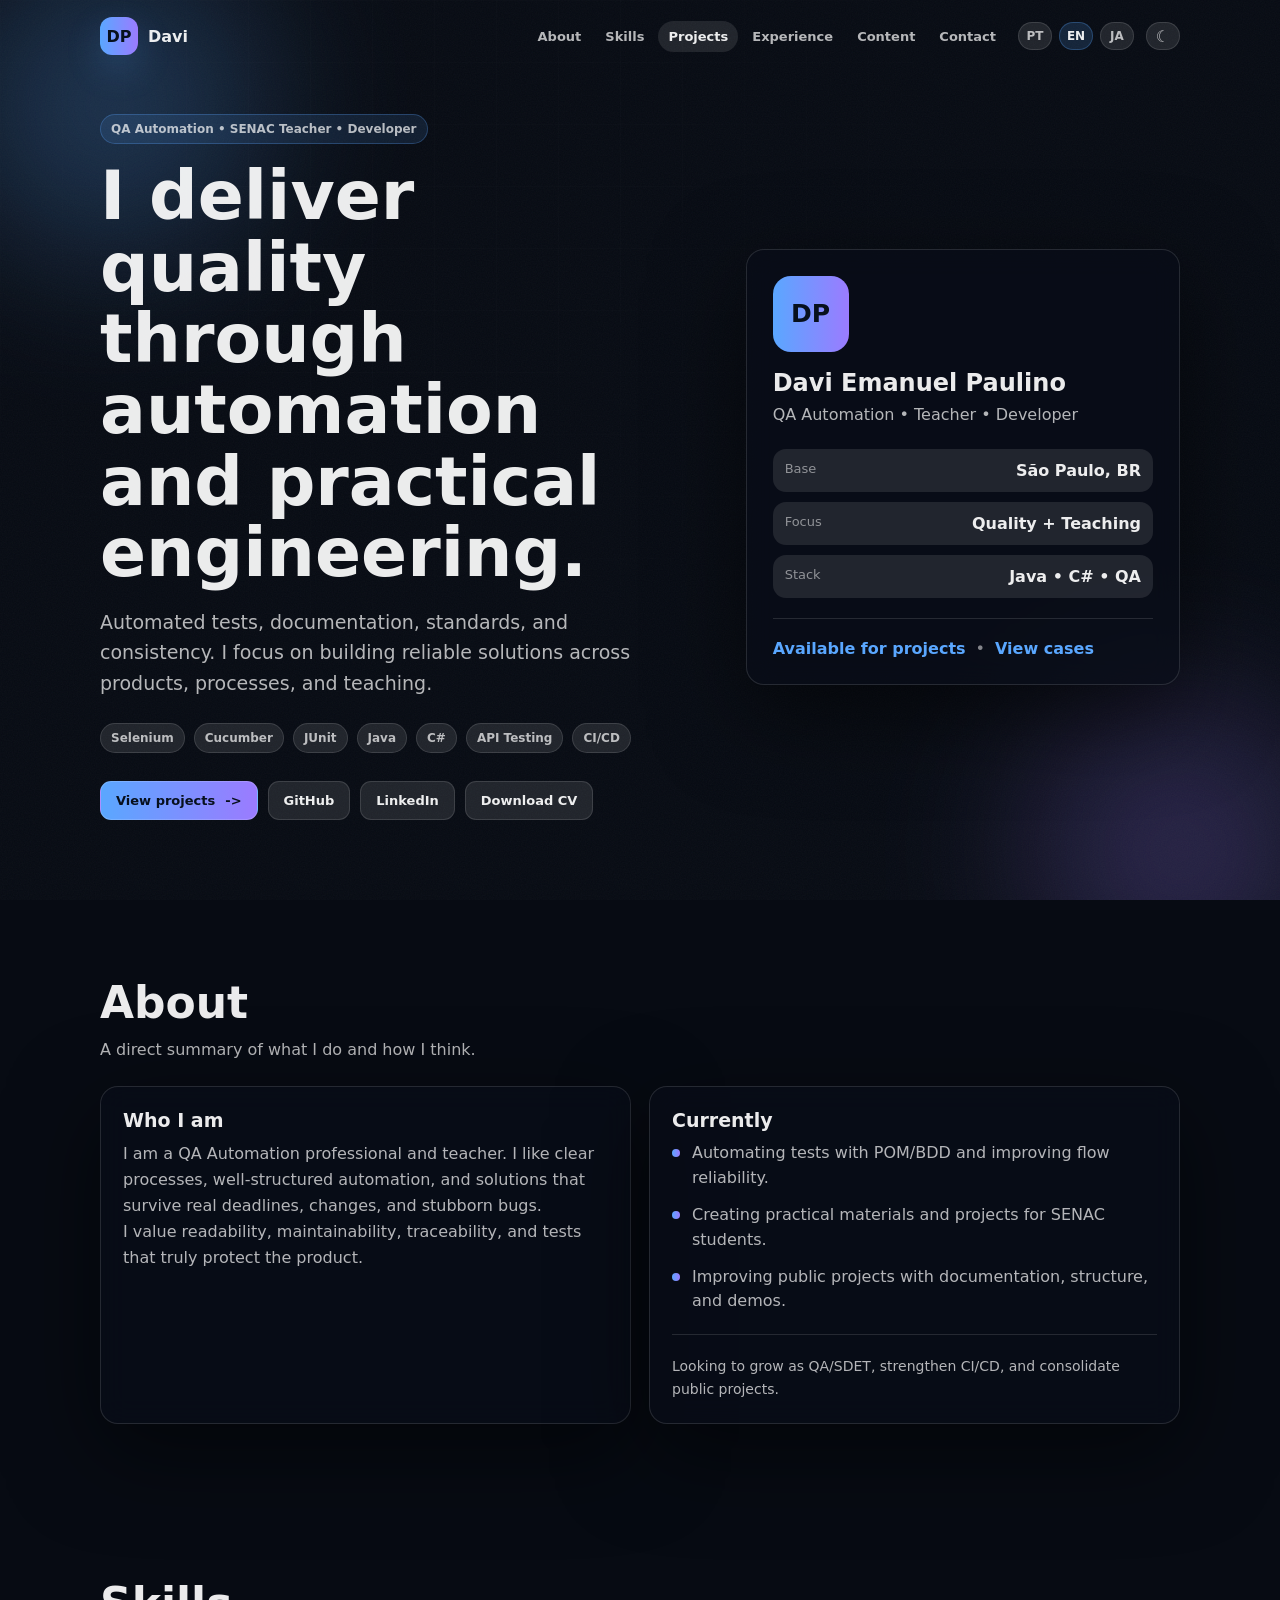
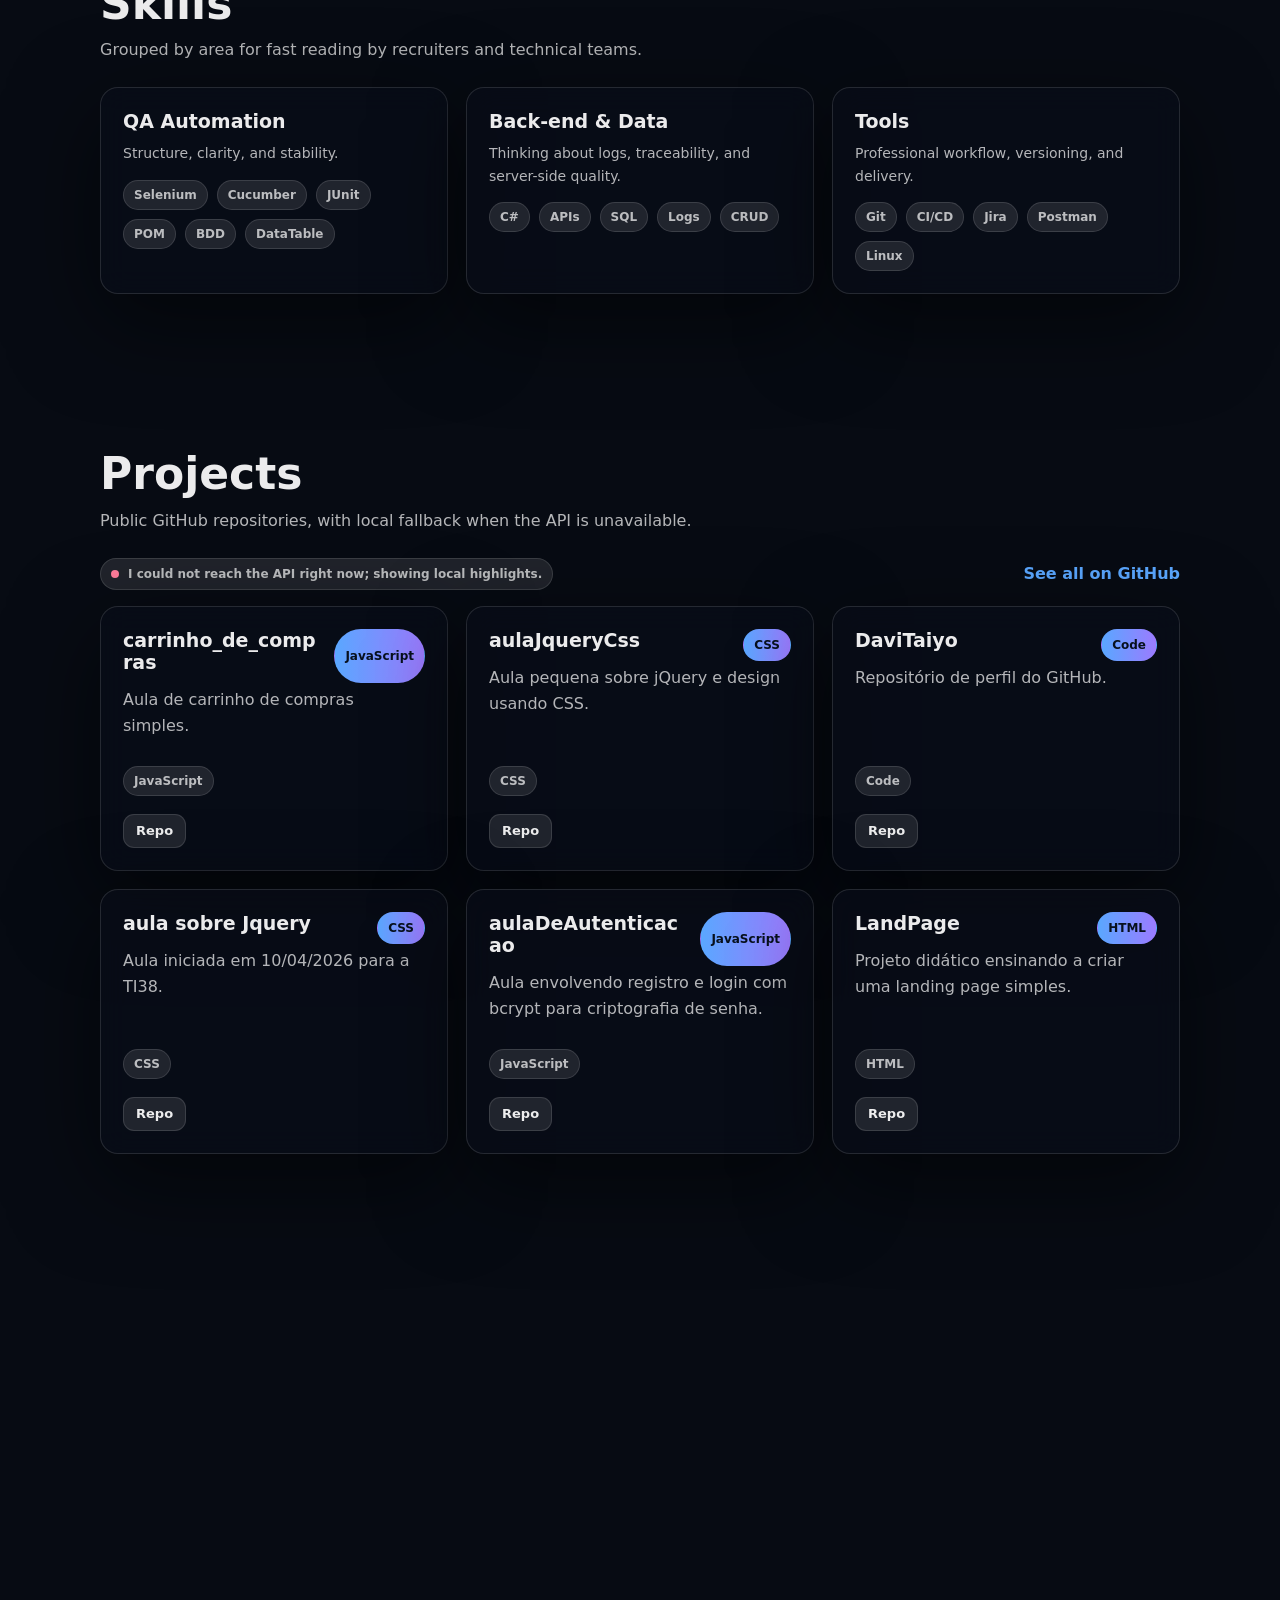
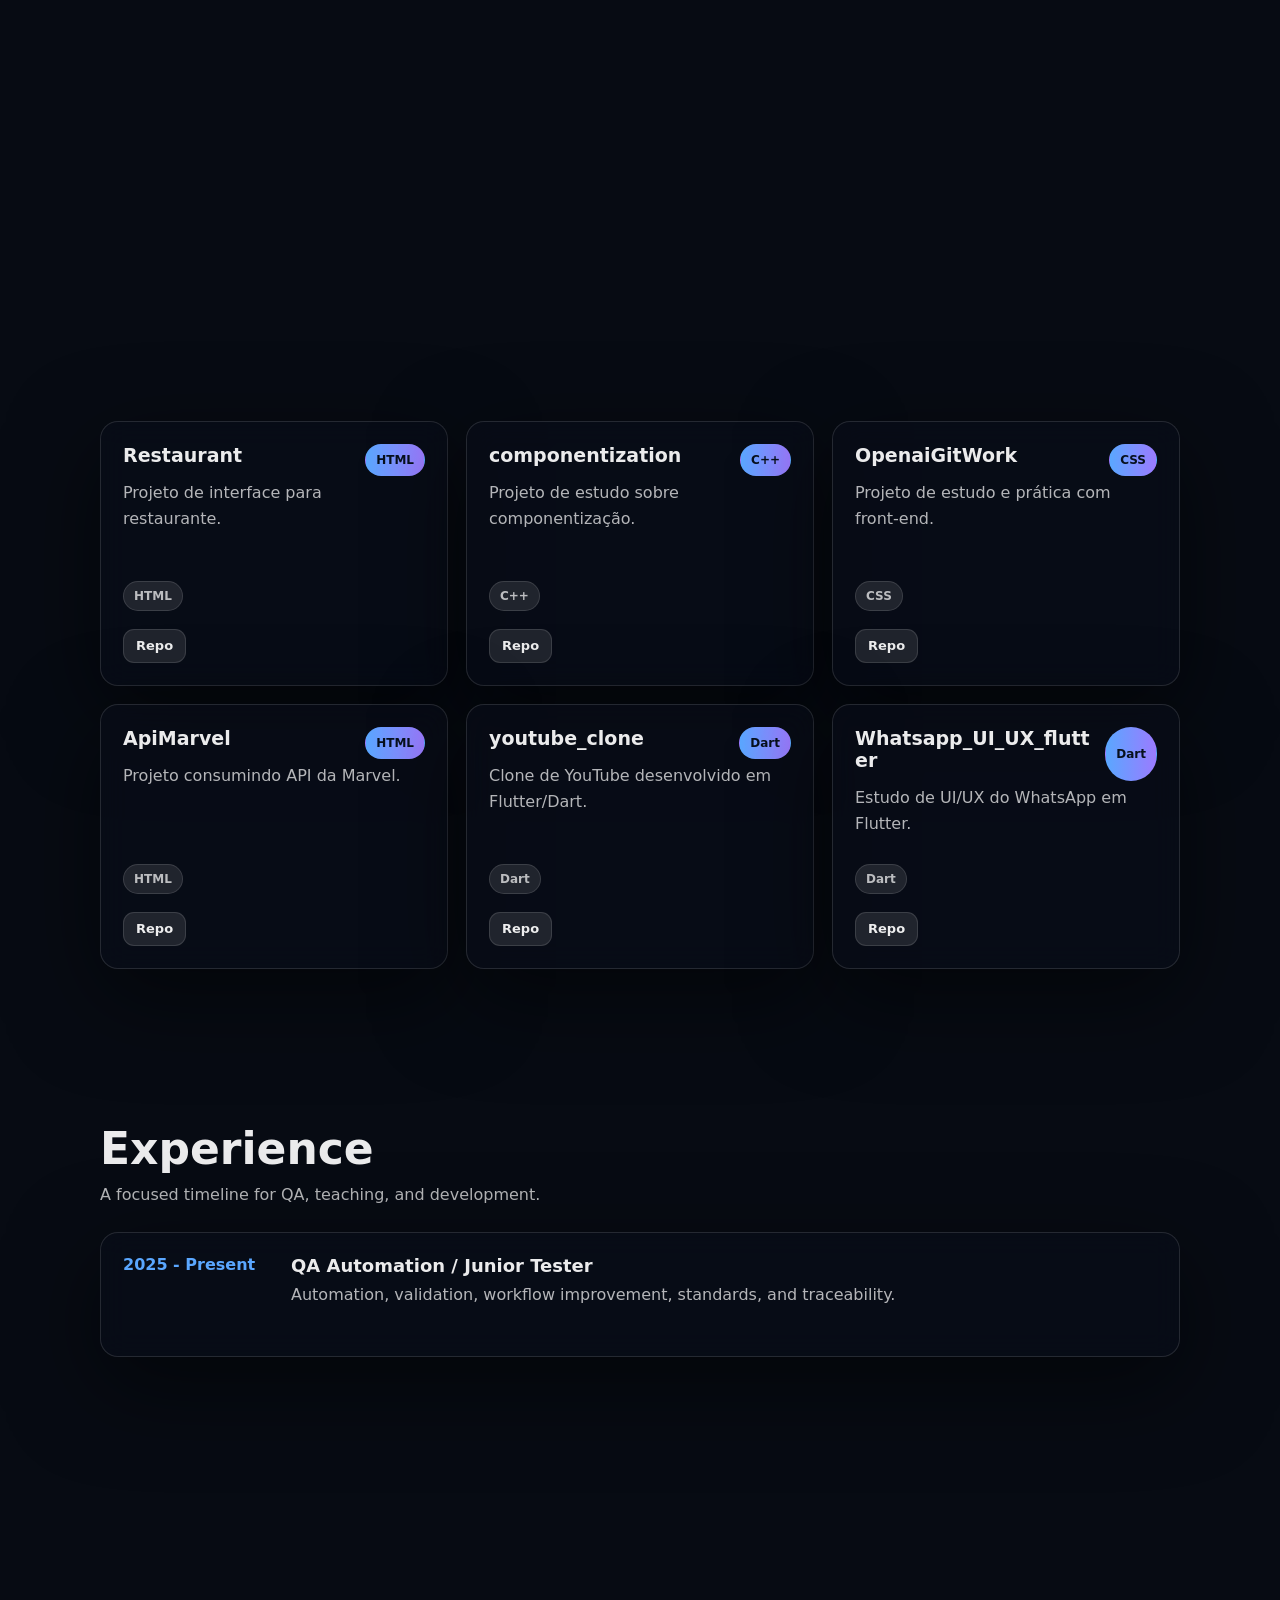
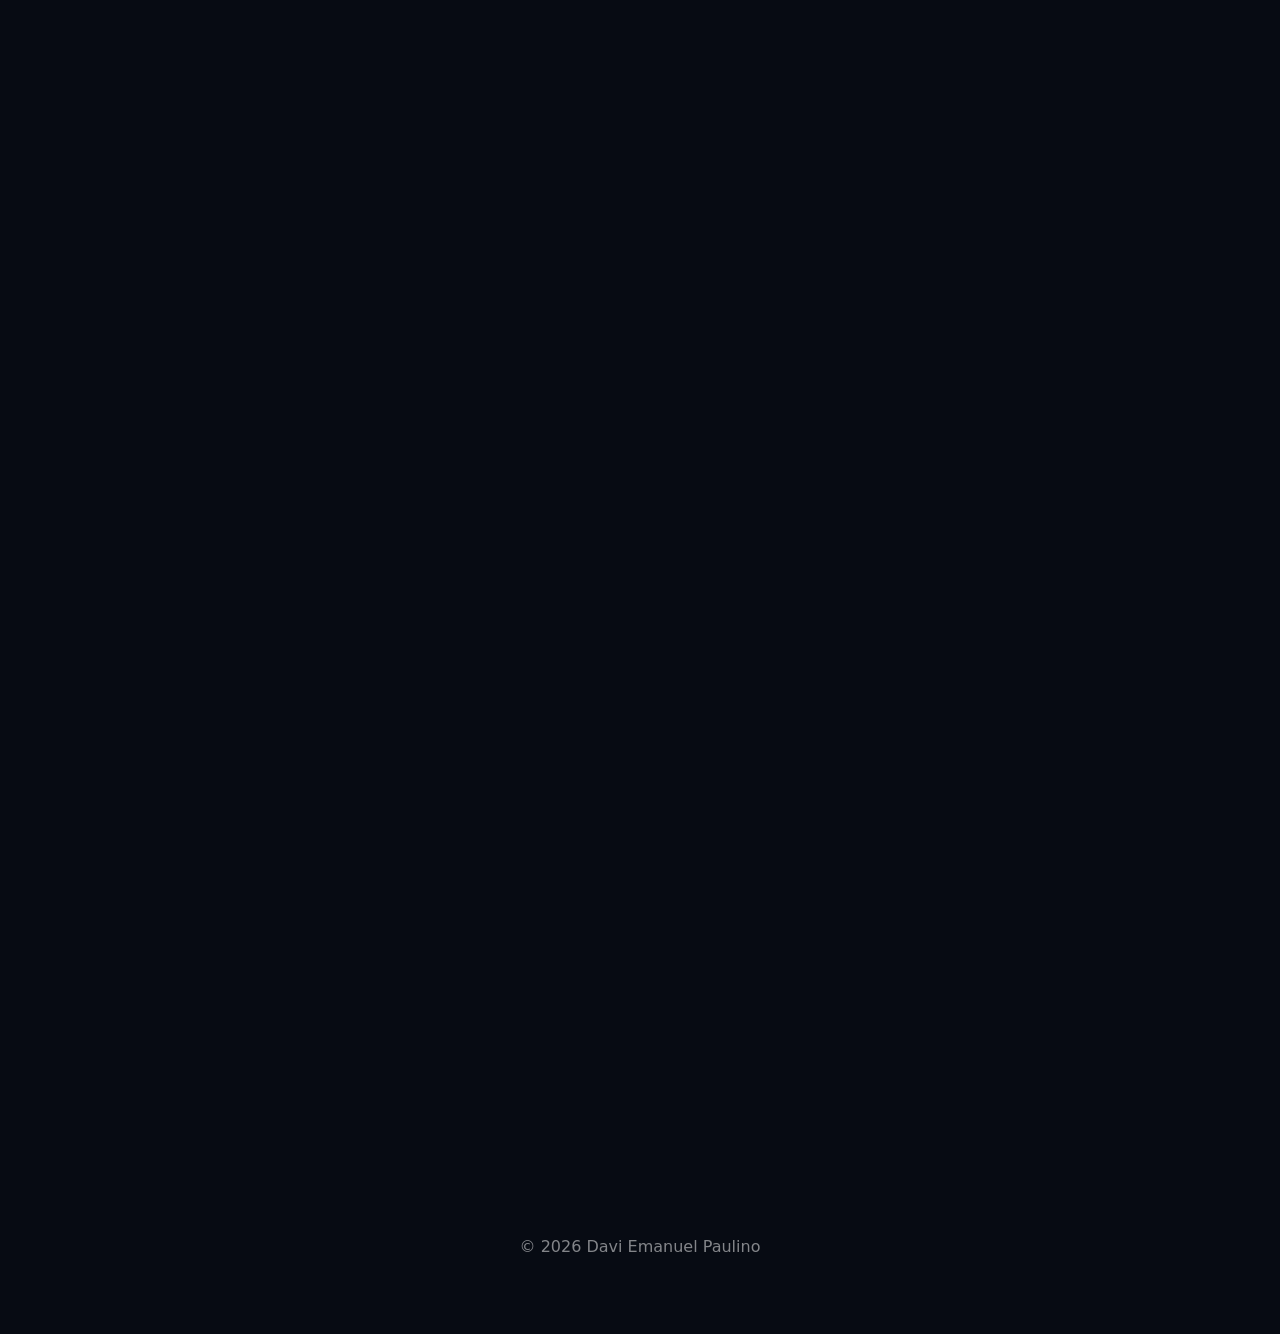
==== commit a778664c: "update cv" ====
--- a/View/Portfolio/English/portfolio.html
+++ b/View/Portfolio/English/portfolio.html
@@ -66,6 +66,7 @@
             </a>
             <a class="btn btn--ghost" href="https://github.com/DaviTaiyo" target="_blank" rel="noreferrer">GitHub</a>
             <a class="btn btn--ghost" href="https://www.linkedin.com/in/davipaulino/" target="_blank" rel="noreferrer">LinkedIn</a>
+            <a class="btn btn--ghost" href="../../Assets/CV/Davi_Paulino_Resume_EN.pdf" download="Davi_Paulino_Resume_EN.pdf" data-cv-download data-i18n="hero.cvButton"></a>
           </div>
         </div>
 
